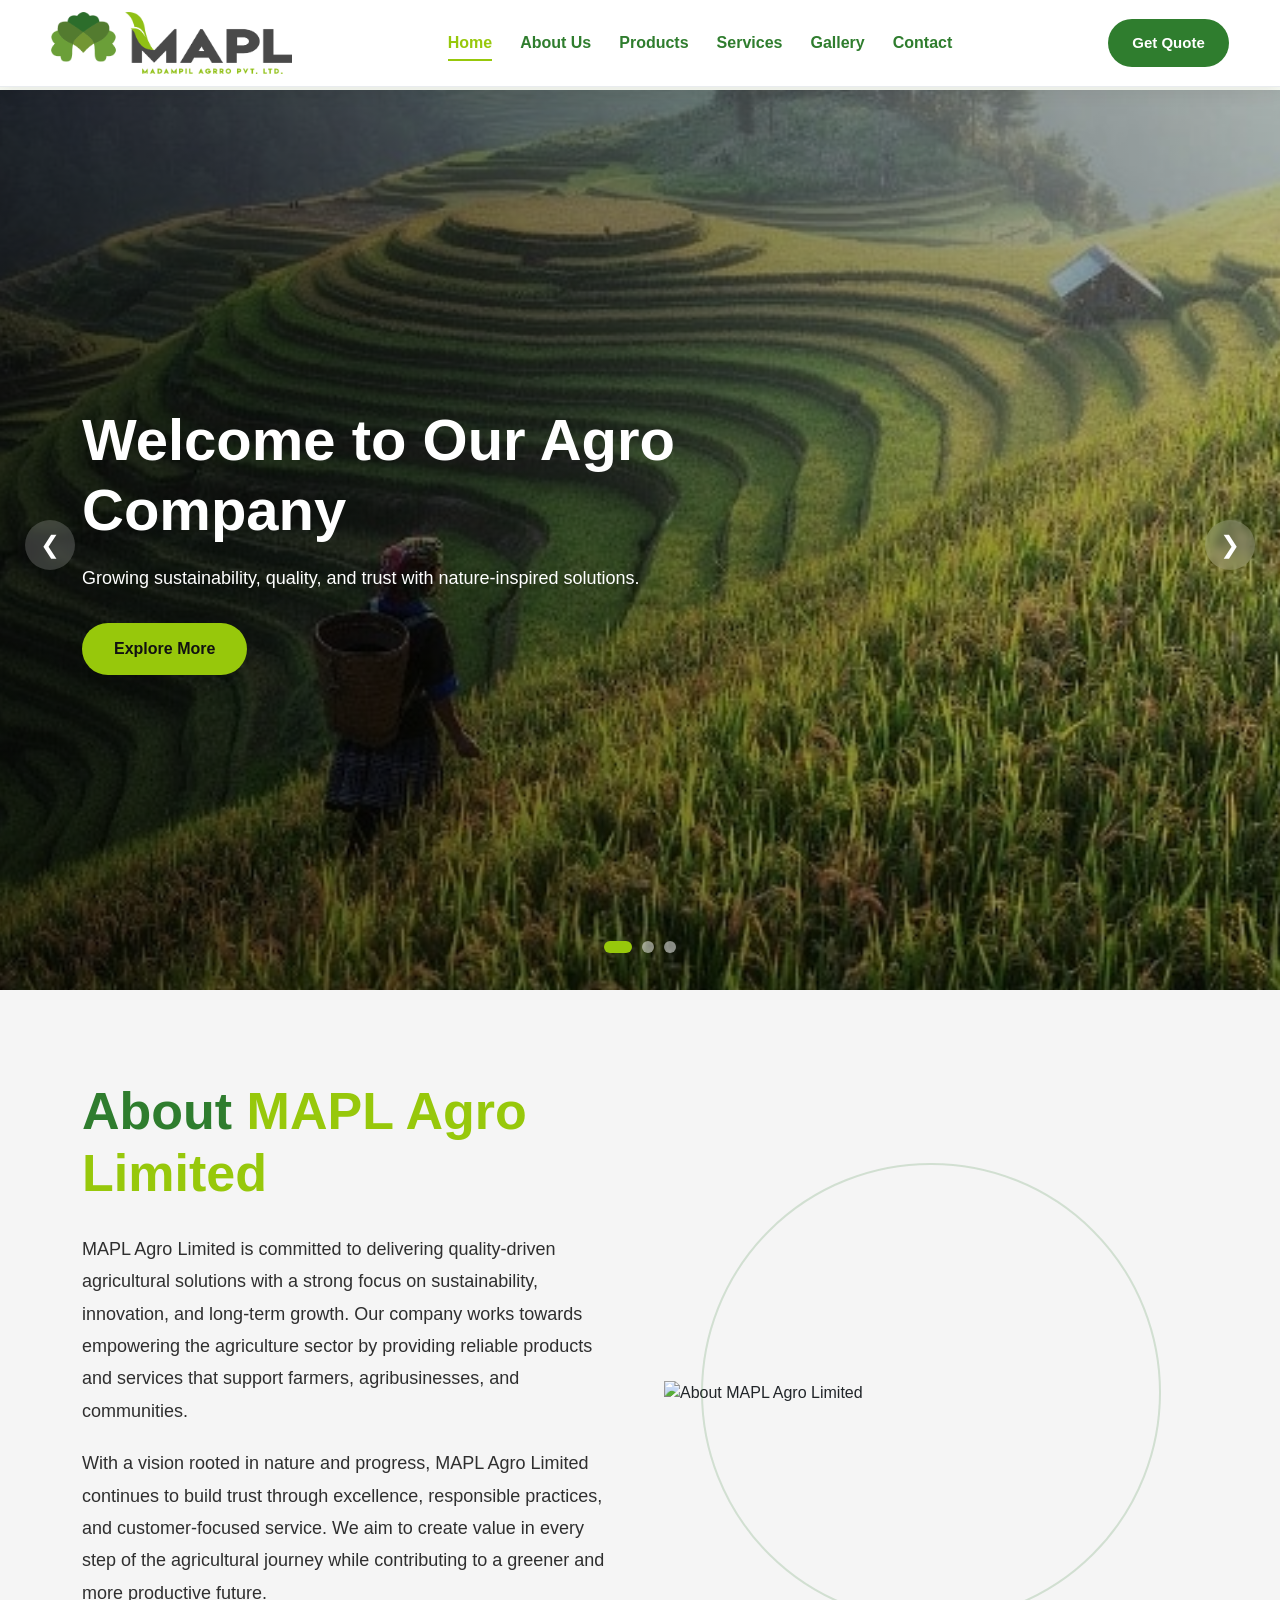
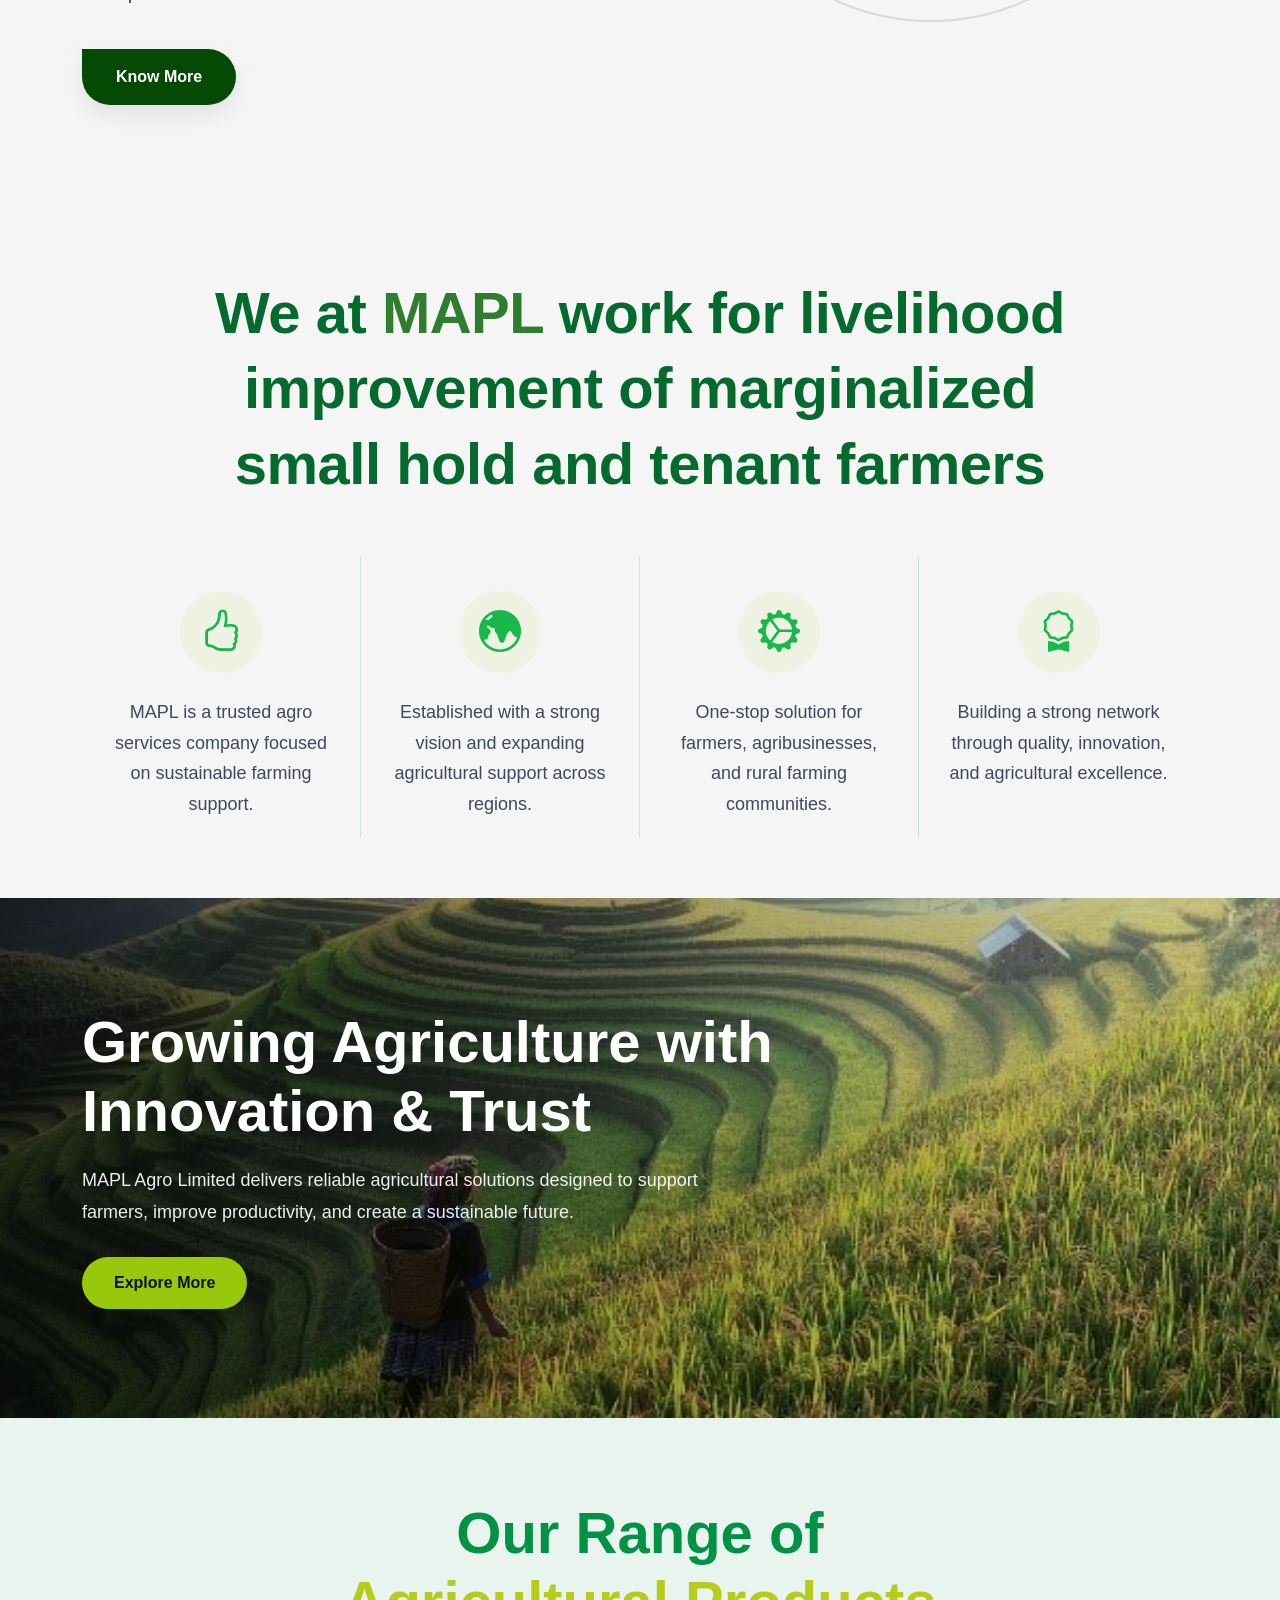
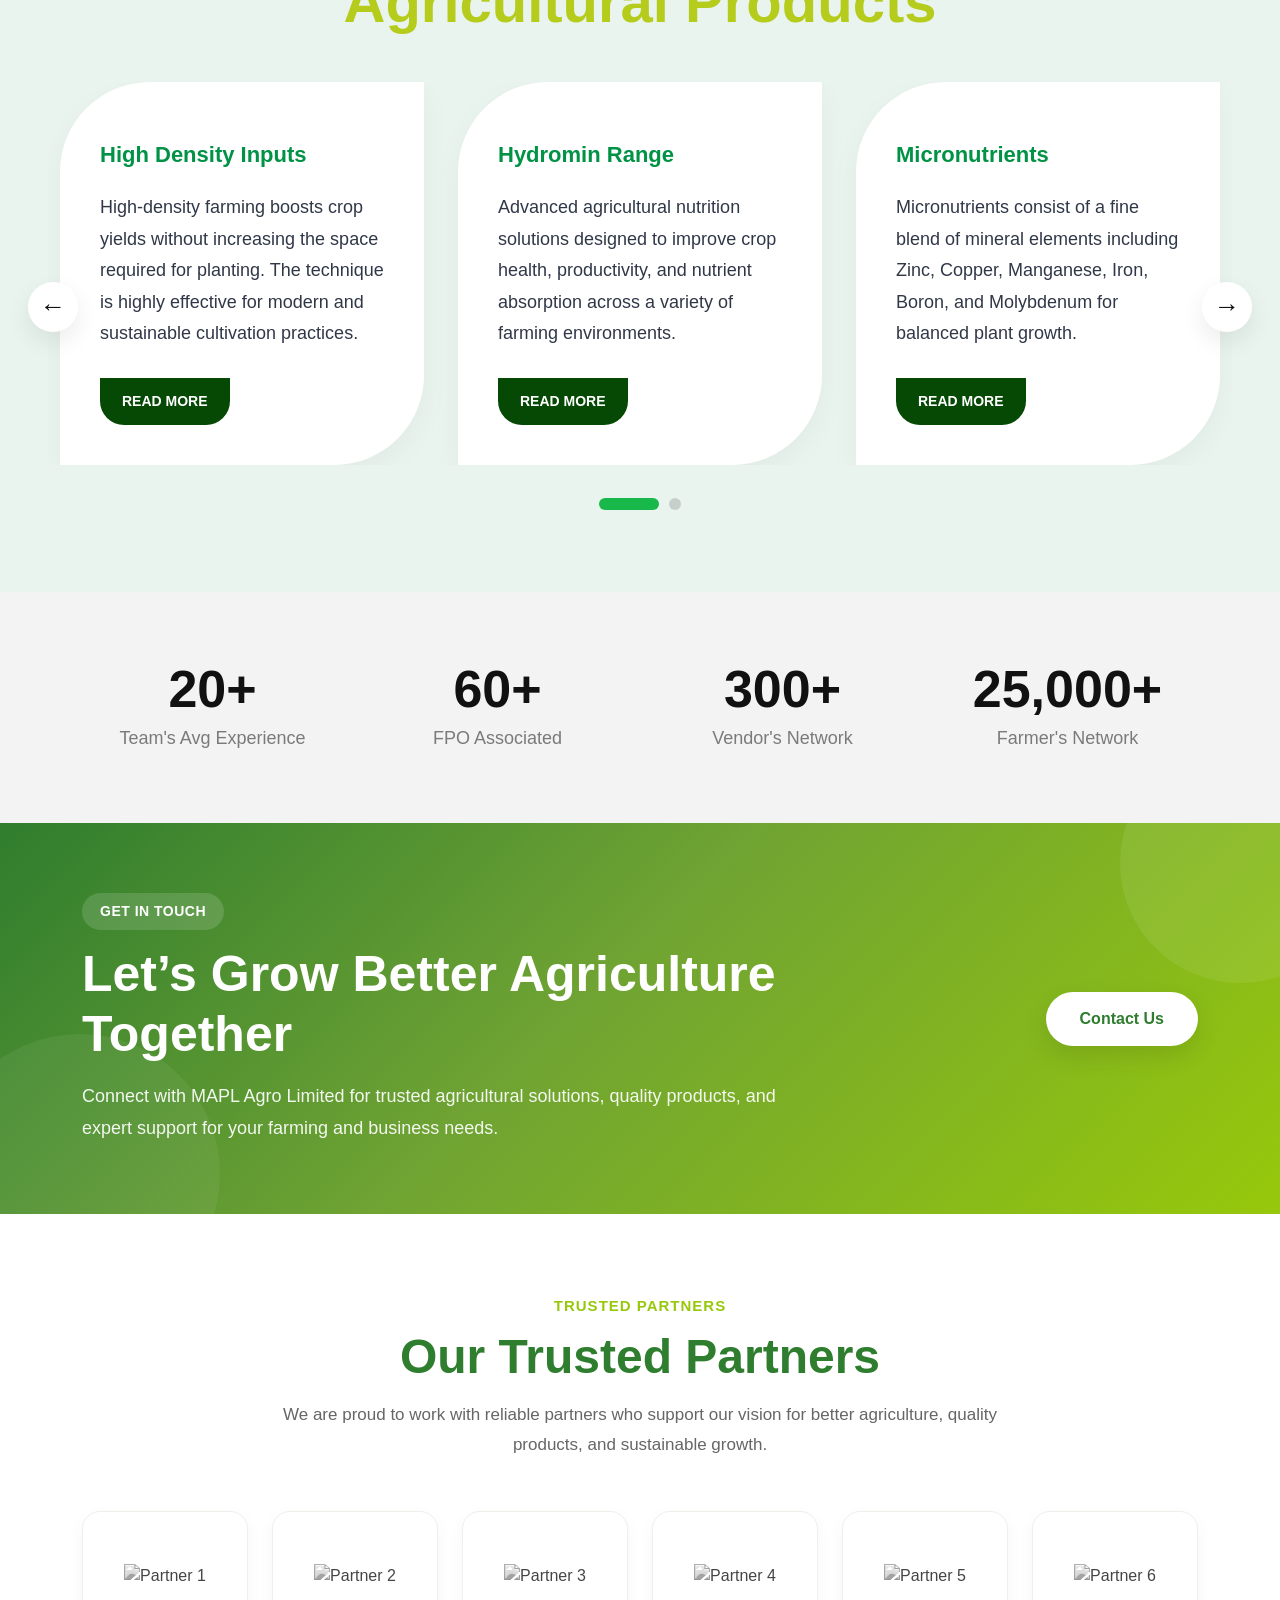
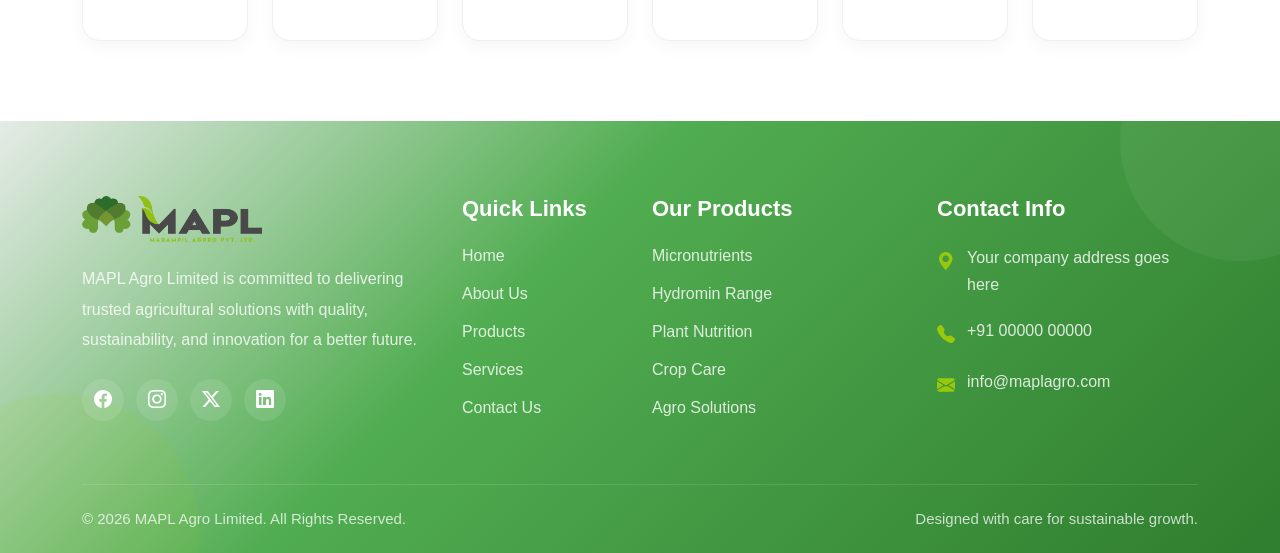
==== index.html @ ea37b523 "updated files" ====
<!DOCTYPE html>
<html lang="en">
<head>
     <title>Madampil Aagro Home</title>
  <meta charset="UTF-8" />
  <meta name="viewport" content="width=device-width, initial-scale=1.0" />

  <!-- ✅ Bootstrap 5 CSS -->
  <link href="https://cdn.jsdelivr.net/npm/bootstrap@5.3.3/dist/css/bootstrap.min.css" rel="stylesheet">

  <!-- Google Fonts - Poppins -->
  <link rel="preconnect" href="https://fonts.googleapis.com">
  <link rel="preconnect" href="https://fonts.gstatic.com" crossorigin>
  <link href="https://fonts.googleapis.com/css2?family=Poppins:wght@300;400;500;600;700&display=swap" rel="stylesheet">

  <!-- Bootstrap Icons -->
  <link rel="stylesheet" href="https://cdn.jsdelivr.net/npm/bootstrap-icons@1.11.3/font/bootstrap-icons.min.css">

  <!-- Owl -->
  <link rel="stylesheet" href="https://cdnjs.cloudflare.com/ajax/libs/OwlCarousel2/2.3.4/assets/owl.carousel.min.css">
  <link rel="stylesheet" href="https://cdnjs.cloudflare.com/ajax/libs/OwlCarousel2/2.3.4/assets/owl.theme.default.min.css">

  <!-- ✅ FIXED Custom CSS path (relative) -->
  <link rel="stylesheet" href="css/home.css">
   <link rel="stylesheet" href="css/nav.css">

 
</head>
<style>
    .agro-banner-bg{
  position: absolute;
  inset: 0;
  background: url("images/bg.jpg") center center/cover no-repeat;
  transform: scale(1);
  animation: bannerZoom 12s ease-in-out infinite alternate;
  z-index: -2;
}
</style>
<body>

  <!-- Fixed Navbar -->
  <header class="agro-navbar">
    <div class="nav-container">
      
      <!-- Logo -->
      <a href="#" class="nav-logo">
        <img src="images/logo.png" alt="Agro Company Logo">
      </a>

      <!-- Menu -->
      <nav class="nav-menu" id="navMenu">
        <a href="#" class="active">Home</a>
        <a href="#">About Us</a>
        <a href="#">Products</a>
        <a href="#">Services</a>
        <a href="#">Gallery</a>
        <a href="#">Contact</a>
      </nav>

      <!-- Right Button -->
      <div class="nav-right">
        <a href="#" class="nav-btn">Get Quote</a>
        <button class="menu-toggle" id="menuToggle">
          <i class="bi bi-list"></i>
        </button>
      </div>

    </div>
  </header>

  <!-- Demo content -->
  <!-- HERO SECTION -->
<section class="hero-slider-section">
  <div class="owl-carousel owl-theme hero-slider">

    <!-- Slide 1 -->
    <div class="hero-slide" style="background-image: url('images/bg.jpg');">
      <div class="hero-overlay"></div>
      <div class="container">
        <div class="hero-content">
          <h1>Welcome to Our Agro Company</h1>
          <p>Growing sustainability, quality, and trust with nature-inspired solutions.</p>
          <a href="#" class="hero-btn">Explore More</a>
        </div>
      </div>
    </div>

    <!-- Slide 2 -->
    <div class="hero-slide" style="background-image: url('images/agro-banner2.jpg');">
      <div class="hero-overlay"></div>
      <div class="container">
        <div class="hero-content">
          <h1>Fresh Agriculture, Better Future</h1>
          <p>We deliver innovative agricultural solutions for a greener and stronger tomorrow.</p>
          <a href="#" class="hero-btn">View Services</a>
        </div>
      </div>
    </div>

    <!-- Slide 3 -->
    <div class="hero-slide" style="background-image: url('images/agro-banner3.jpg');">
      <div class="hero-overlay"></div>
      <div class="container">
        <div class="hero-content">
          <h1>Rooted in Nature, Driven by Quality</h1>
          <p>Empowering farmers, businesses, and communities with trusted agro services.</p>
          <a href="#" class="hero-btn">Contact Us</a>
        </div>
      </div>
    </div>

  </div>
</section>



<section class="agro-about-section">
  <div class="container">
    <div class="row align-items-center g-5">

      <!-- Left Content -->
      <div class="col-lg-6">
        <div class="agro-about-content">
          <h2 class="agro-about-title">
            <span>About</span> MAPL Agro Limited
          </h2>

          <p>
            MAPL Agro Limited is committed to delivering quality-driven agricultural solutions
            with a strong focus on sustainability, innovation, and long-term growth. Our company
            works towards empowering the agriculture sector by providing reliable products and
            services that support farmers, agribusinesses, and communities.
          </p>

          <p>
            With a vision rooted in nature and progress, MAPL Agro Limited continues to build
            trust through excellence, responsible practices, and customer-focused service. We aim
            to create value in every step of the agricultural journey while contributing to a
            greener and more productive future.
          </p>

          <a href="#" class="agro-about-btn">Know More</a>
        </div>
      </div>

      <!-- Right Image -->
      <div class="col-lg-6">
        <div class="agro-about-image-wrap">
          <div class="agro-about-circle">
            <img src="images/about-agro.png" alt="About MAPL Agro Limited" class="agro-about-image">
          </div>
        </div>
      </div>

    </div>
  </div>
</section>


<section class="agro-feature-section">
  <div class="container">
    
    <div class="agro-feature-heading">
      <h2>
        We at <span>MAPL</span> work for livelihood improvement of marginalized
        <br>
        small hold and tenant farmers
      </h2>
    </div>

    <div class="row g-0 agro-feature-row">

      <!-- Item 1 -->
      <div class="col-lg-3 col-md-6">
        <div class="agro-feature-card">
          <div class="agro-feature-icon">
            <i class="bi bi-hand-thumbs-up"></i>
          </div>
          <p>
            MAPL is a trusted agro services company focused on sustainable farming support.
          </p>
        </div>
      </div>

      <!-- Item 2 -->
      <div class="col-lg-3 col-md-6">
        <div class="agro-feature-card">
          <div class="agro-feature-icon">
            <i class="bi bi-globe-central-south-asia"></i>
          </div>
          <p>
            Established with a strong vision and expanding agricultural support across regions.
          </p>
        </div>
      </div>

      <!-- Item 3 -->
      <div class="col-lg-3 col-md-6">
        <div class="agro-feature-card">
          <div class="agro-feature-icon">
            <i class="bi bi-gear-wide-connected"></i>
          </div>
          <p>
            One-stop solution for farmers, agribusinesses, and rural farming communities.
          </p>
        </div>
      </div>

      <!-- Item 4 -->
      <div class="col-lg-3 col-md-6">
        <div class="agro-feature-card">
          <div class="agro-feature-icon">
            <i class="bi bi-award"></i>
          </div>
          <p>
            Building a strong network through quality, innovation, and agricultural excellence.
          </p>
        </div>
      </div>

    </div>
  </div>
</section>

<section class="agro-banner-section">
  <div class="agro-banner-bg"></div>
  <div class="agro-banner-overlay"></div>

  <div class="container">
    <div class="agro-banner-content">
      <h2>Growing Agriculture with Innovation & Trust</h2>
      <p>
        MAPL Agro Limited delivers reliable agricultural solutions designed to
        support farmers, improve productivity, and create a sustainable future.
      </p>
      <a href="#" class="agro-banner-btn">Explore More</a>
    </div>
  </div>
</section>



<section class="agro-products-section">
  <div class="container-fluid px-lg-5">

    <!-- Heading -->
    <div class="agro-products-heading text-center">
      <h2>
        <span>Our Range of</span><br>
        Agricultural Products
      </h2>
    </div>

    <!-- Slider Wrap -->
    <div class="agro-products-slider-wrap">
      <div class="owl-carousel owl-theme agro-products-slider">

        <!-- Card 1 -->
        <div class="item">
          <div class="agro-product-card">
            <h3>High Density Inputs</h3>
            <p>
              High-density farming boosts crop yields without increasing the space
              required for planting. The technique is highly effective for modern
              and sustainable cultivation practices.
            </p>
            <a href="#" class="agro-product-btn">Read More</a>
          </div>
        </div>

        <!-- Card 2 -->
        <div class="item">
          <div class="agro-product-card">
            <h3>Hydromin Range</h3>
            <p>
              Advanced agricultural nutrition solutions designed to improve crop
              health, productivity, and nutrient absorption across a variety of
              farming environments.
            </p>
            <a href="#" class="agro-product-btn">Read More</a>
          </div>
        </div>

        <!-- Card 3 -->
        <div class="item">
          <div class="agro-product-card">
            <h3>Micronutrients</h3>
            <p>
              Micronutrients consist of a fine blend of mineral elements including
              Zinc, Copper, Manganese, Iron, Boron, and Molybdenum for balanced plant growth.
            </p>
            <a href="#" class="agro-product-btn">Read More</a>
          </div>
        </div>

        <!-- Card 4 -->
        <div class="item">
          <div class="agro-product-card">
            <h3>Plant Nutrition</h3>
            <p>
              Premium plant nutrition products that help improve development,
              enhance resistance, and deliver better harvest quality for farmers.
            </p>
            <a href="#" class="agro-product-btn">Read More</a>
          </div>
        </div>

        <!-- Card 5 -->
        <div class="item">
          <div class="agro-product-card">
            <h3>Crop Care Solutions</h3>
            <p>
              Effective crop care solutions developed to support healthier growth,
              stronger roots, and improved agricultural output in all seasons.
            </p>
            <a href="#" class="agro-product-btn">Read More</a>
          </div>
        </div>

      </div>
    </div>

  </div>
</section>



<section class="agro-stats-section">
  <div class="container">
    <div class="row g-4 justify-content-center">

      <div class="col-6 col-md-4 col-lg">
        <div class="agro-stat-card">
          <h3>20<span>+</span></h3>
          <p>Team's Avg Experience</p>
        </div>
      </div>

      <div class="col-6 col-md-4 col-lg">
        <div class="agro-stat-card">
          <h3>60<span>+</span></h3>
          <p>FPO Associated</p>
        </div>
      </div>

      <div class="col-6 col-md-4 col-lg">
        <div class="agro-stat-card">
          <h3>300<span>+</span></h3>
          <p>Vendor's Network</p>
        </div>
      </div>

      <div class="col-6 col-md-6 col-lg">
        <div class="agro-stat-card">
          <h3>25,000<span>+</span></h3>
          <p>Farmer's Network</p>
        </div>
      </div>

     

    </div>
  </div>
</section>




<section class="agro-contact-banner">
  <div class="container">
    <div class="row align-items-center gy-4">

      <div class="col-lg-8">
        <div class="agro-contact-content">
          <span class="agro-contact-tag">Get In Touch</span>
          <h2>Let’s Grow Better Agriculture Together</h2>
          <p>
            Connect with MAPL Agro Limited for trusted agricultural solutions,
            quality products, and expert support for your farming and business needs.
          </p>
        </div>
      </div>

      <div class="col-lg-4 text-lg-end">
        <div class="agro-contact-action">
          <a href="#" class="agro-contact-btn">Contact Us</a>
        </div>
      </div>

    </div>
  </div>
</section>



<section class="agro-partners-section">
  <div class="container">
    
    <div class="agro-partners-heading text-center">
      <span class="agro-partners-subtitle">Trusted Partners</span>
      <h2>Our Trusted Partners</h2>
      <p>
        We are proud to work with reliable partners who support our vision for
        better agriculture, quality products, and sustainable growth.
      </p>
    </div>

    <div class="row g-4 justify-content-center align-items-center">

      <div class="col-6 col-md-4 col-lg-2">
        <div class="agro-partner-logo-card">
          <img src="images/partner1.png" alt="Partner 1">
        </div>
      </div>

      <div class="col-6 col-md-4 col-lg-2">
        <div class="agro-partner-logo-card">
          <img src="images/partner2.png" alt="Partner 2">
        </div>
      </div>

      <div class="col-6 col-md-4 col-lg-2">
        <div class="agro-partner-logo-card">
          <img src="images/partner3.png" alt="Partner 3">
        </div>
      </div>

      <div class="col-6 col-md-4 col-lg-2">
        <div class="agro-partner-logo-card">
          <img src="images/partner4.png" alt="Partner 4">
        </div>
      </div>

      <div class="col-6 col-md-4 col-lg-2">
        <div class="agro-partner-logo-card">
          <img src="images/partner5.png" alt="Partner 5">
        </div>
      </div>

      <div class="col-6 col-md-4 col-lg-2">
        <div class="agro-partner-logo-card">
          <img src="images/partner6.png" alt="Partner 6">
        </div>
      </div>

    </div>
  </div>
</section>


<footer class="agro-footer">
  <div class="container">
    <div class="row gy-5">

      <!-- Column 1 -->
      <div class="col-lg-4 col-md-6">
        <div class="agro-footer-about">
          <a href="#" class="agro-footer-logo">
            <img src="images/logo.png" alt="MAPL Agro Limited">
          </a>
          <p>
            MAPL Agro Limited is committed to delivering trusted agricultural
            solutions with quality, sustainability, and innovation for a better future.
          </p>

          <div class="agro-footer-social">
            <a href="#"><i class="bi bi-facebook"></i></a>
            <a href="#"><i class="bi bi-instagram"></i></a>
            <a href="#"><i class="bi bi-twitter-x"></i></a>
            <a href="#"><i class="bi bi-linkedin"></i></a>
          </div>
        </div>
      </div>

      <!-- Column 2 -->
      <div class="col-lg-2 col-md-6 col-6">
        <div class="agro-footer-links">
          <h4>Quick Links</h4>
          <ul>
            <li><a href="#">Home</a></li>
            <li><a href="#">About Us</a></li>
            <li><a href="#">Products</a></li>
            <li><a href="#">Services</a></li>
            <li><a href="#">Contact Us</a></li>
          </ul>
        </div>
      </div>

      <!-- Column 3 -->
      <div class="col-lg-3 col-md-6 col-6">
        <div class="agro-footer-links">
          <h4>Our Products</h4>
          <ul>
            <li><a href="#">Micronutrients</a></li>
            <li><a href="#">Hydromin Range</a></li>
            <li><a href="#">Plant Nutrition</a></li>
            <li><a href="#">Crop Care</a></li>
            <li><a href="#">Agro Solutions</a></li>
          </ul>
        </div>
      </div>

      <!-- Column 4 -->
      <div class="col-lg-3 col-md-6">
        <div class="agro-footer-contact">
          <h4>Contact Info</h4>
          <ul>
            <li>
              <i class="bi bi-geo-alt-fill"></i>
              <span>Your company address goes here</span>
            </li>
            <li>
              <i class="bi bi-telephone-fill"></i>
              <a href="tel:+910000000000">+91 00000 00000</a>
            </li>
            <li>
              <i class="bi bi-envelope-fill"></i>
              <a href="mailto:info@maplagro.com">info@maplagro.com</a>
            </li>
          </ul>
        </div>
      </div>

    </div>

    <div class="agro-footer-bottom">
      <div class="row align-items-center gy-2">
        <div class="col-md-6">
          <p class="mb-0">© 2026 MAPL Agro Limited. All Rights Reserved.</p>
        </div>
        <div class="col-md-6 text-md-end">
          <p class="mb-0">
            Designed with care for sustainable growth.
          </p>
        </div>
      </div>
    </div>
  </div>
</footer>

<script src="https://code.jquery.com/jquery-3.6.0.min.js"></script>
<script src="https://cdnjs.cloudflare.com/ajax/libs/OwlCarousel2/2.3.4/owl.carousel.min.js"></script>
  <script>
    const menuToggle = document.getElementById("menuToggle");
    const navMenu = document.getElementById("navMenu");

    menuToggle.addEventListener("click", () => {
      navMenu.classList.toggle("show");
    });





    
  $('.hero-slider').owlCarousel({
    loop: true,
    margin: 0,
    nav: true,
    dots: true,
    items: 1,
    autoplay: true,
    autoplayTimeout: 5000,
    autoplayHoverPause: false,
    smartSpeed: 1000,
    navText: [
      '<span>&#10094;</span>',
      '<span>&#10095;</span>'
    ]
  });







  $('.agro-products-slider').owlCarousel({
    loop: true,
    margin: 10,
    nav: true,
    dots: true,
    autoplay: true,
    autoplayTimeout: 4000,
    smartSpeed: 900,
    navText: [
      '<span>&larr;</span>',
      '<span>&rarr;</span>'
    ],
    responsive: {
      0: {
        items: 1
      },
      576: {
        items: 2
      },
      992: {
        items: 3
      }
    }
  });
</script>

</body>
</html>
---- css/home.css ----
html{
  scroll-behavior: smooth;
}

body{
  overflow-x: hidden;
}

img{
  max-width: 100%;
  height: auto;
  display: block;
}

section{
  position: relative;
}

.container,
.container-fluid{
  position: relative;
  z-index: 2;
}




.hero-slider-section{
  margin-top: 90px;
}

.hero-slider .hero-slide{
  position: relative;
  min-height: 100vh;
  background-size: cover;
  background-position: center;
  background-repeat: no-repeat;
  display: flex;
  align-items: center;
  overflow: hidden;
}

.hero-slider .hero-slide::before{
  content: "";
  position: absolute;
  inset: 0;
  background: inherit;
  background-size: cover;
  background-position: center;
  transform: scale(1);
  transition: transform 6s ease;
}

.hero-slider .owl-item.active .hero-slide::before{
  transform: scale(1.06);
}

.hero-overlay{
  position: absolute;
  inset: 0;
  background: linear-gradient(to right, rgba(0,0,0,0.68), rgba(0,0,0,0.30));
  z-index: 1;
}

.hero-content{
  position: relative;
  z-index: 2;
  max-width: 700px;
  color: #fff;
  padding: 40px 0;
  animation: fadeUp 1s ease;
}

.hero-content h1{
  font-size: 58px;
  font-weight: 700;
  line-height: 1.2;
  margin-bottom: 18px;
}

.hero-content p{
  font-size: 18px;
  line-height: 1.8;
  margin-bottom: 28px;
  max-width: 600px;
}

.hero-btn{
  display: inline-block;
  background: #97C80B;
  color: #111;
  text-decoration: none;
  padding: 14px 32px;
  border-radius: 40px;
  font-size: 16px;
  font-weight: 600;
  transition: all 0.3s ease;
  box-shadow: 0 10px 25px rgba(0,0,0,0.12);
}

.hero-btn:hover{
  background: #2F7D2E;
  color: #fff;
  transform: translateY(-4px);
}

.hero-slider .owl-nav{
  margin-top: 0;
}

.hero-slider .owl-nav button.owl-prev,
.hero-slider .owl-nav button.owl-next{
  position: absolute;
  top: 50%;
  transform: translateY(-50%);
  width: 50px;
  height: 50px;
  border-radius: 50% !important;
  background: rgba(255,255,255,0.18) !important;
  color: #fff !important;
  font-size: 24px !important;
  backdrop-filter: blur(4px);
  transition: 0.3s ease;
}

.hero-slider .owl-nav button.owl-prev:hover,
.hero-slider .owl-nav button.owl-next:hover{
  background: #97C80B !important;
  color: #111 !important;
}

.hero-slider .owl-nav button.owl-prev{
  left: 20px;
}

.hero-slider .owl-nav button.owl-next{
  right: 20px;
}

.hero-slider .owl-dots{
  position: absolute;
  bottom: 25px;
  width: 100%;
  text-align: center;
}

.hero-slider .owl-dots .owl-dot span{
  width: 12px;
  height: 12px;
  margin: 5px;
  background: rgba(255,255,255,0.5);
  transition: 0.3s ease;
}

.hero-slider .owl-dots .owl-dot.active span{
  background: #97C80B;
  width: 28px;
  border-radius: 20px;
}

/* Large tablets */
@media (max-width: 1199px){
  .hero-content h1{
    font-size: 50px;
  }
}

/* Tablet */
@media (max-width: 991px){
  .hero-slider-section{
    margin-top: 80px;
  }

  .hero-slider .hero-slide{
    min-height: 80vh;
  }

  .hero-content{
    max-width: 620px;
  }

  .hero-content h1{
    font-size: 40px;
  }

  .hero-content p{
    font-size: 16px;
  }

  .hero-slider .owl-nav button.owl-prev,
  .hero-slider .owl-nav button.owl-next{
    width: 42px;
    height: 42px;
    font-size: 20px !important;
  }
}

/* Mobile */
@media (max-width: 575px){
  .hero-slider-section{
    margin-top: 75px;
  }

  .hero-slider .hero-slide{
    min-height: 75vh;
    background-position: center center;
  }

  .hero-content{
    text-align: center;
    max-width: 100%;
    padding: 20px 12px;
  }

  .hero-content h1{
    font-size: 28px;
    margin-bottom: 14px;
  }

  .hero-content p{
    font-size: 15px;
    margin-bottom: 20px;
    max-width: 100%;
  }

  .hero-btn{
    padding: 12px 24px;
    font-size: 14px;
  }

  .hero-slider .owl-nav button.owl-prev{
    left: 10px;
  }

  .hero-slider .owl-nav button.owl-next{
    right: 10px;
  }
}














.agro-about-section{
  background: #f5f5f5;
  padding: 90px 0;
  overflow: hidden;
}

.agro-about-content{
  max-width: 580px;
}

.agro-about-title{
  font-size: 52px;
  font-weight: 800;
  line-height: 1.2;
  margin-bottom: 28px;
  color: #97C80B;
}

.agro-about-title span{
  color: #2F7D2E;
}

.agro-about-content p{
  font-size: 18px;
  line-height: 1.8;
  color: #2f2f2f;
  margin-bottom: 20px;
}

.agro-about-btn{
  display: inline-block;
  margin-top: 20px;
  background: #064905;
  color: #fff;
  text-decoration: none;
  font-size: 16px;
  font-weight: 700;
  padding: 16px 34px;
  border-radius: 0 30px 30px 30px;
  transition: all 0.3s ease;
  box-shadow: 0 10px 24px rgba(0,0,0,0.08);
}

.agro-about-btn:hover{
  background: #2F7D2E;
  color: #fff;
  transform: translateY(-4px);
}

.agro-about-image-wrap{
  display: flex;
  justify-content: center;
  align-items: center;
  position: relative;
}

.agro-about-circle{
  width: 100%;
  max-width: 560px;
  aspect-ratio: 1 / 1;
  border-radius: 50%;
  display: flex;
  align-items: center;
  justify-content: center;
  position: relative;
  transition: transform 0.4s ease;
}

.agro-about-circle:hover{
  transform: scale(1.03);
}

.agro-about-circle::before{
  content: "";
  position: absolute;
  inset: 7%;
  border: 2px solid rgba(47, 125, 46, 0.18);
  border-radius: 50%;
}

.agro-about-image{
  width: 100%;
  max-width: 560px;
  height: auto;
  object-fit: contain;
  display: block;
}

/* Tablet */
@media (max-width: 991px){
  .agro-about-section{
    padding: 70px 0;
  }

  .agro-about-content{
    max-width: 100%;
    text-align: center;
    margin: 0 auto;
  }

  .agro-about-title{
    font-size: 40px;
    margin-bottom: 22px;
  }

  .agro-about-content p{
    font-size: 17px;
    line-height: 1.7;
  }

  .agro-about-image-wrap{
    margin-top: 20px;
  }

  .agro-about-circle{
    max-width: 460px;
  }
}

/* Mobile */
@media (max-width: 575px){
  .agro-about-section{
    padding: 55px 0;
  }

  .agro-about-title{
    font-size: 30px;
    line-height: 1.3;
  }

  .agro-about-content p{
    font-size: 15px;
    line-height: 1.8;
    margin-bottom: 16px;
  }

  .agro-about-btn{
    font-size: 14px;
    padding: 13px 26px;
  }

  .agro-about-circle{
    max-width: 300px;
  }
}






.agro-feature-section{
  position: relative;
  background: #f5f5f5;
  padding: 80px 0 60px;
  overflow: hidden;
}

.agro-feature-section::before{
  content: "";
  position: absolute;
  left: -50px;
  bottom: 0;
  width: 380px;
  height: 220px;
  background: url('images/agro-bg-shape.png') no-repeat center/contain;
  opacity: 0.05;
  pointer-events: none;
}

.agro-feature-heading{
  text-align: center;
  margin-bottom: 55px;
}

.agro-feature-heading h2{
  font-size: 58px;
  line-height: 1.3;
  font-weight: 800;
  color: #046a2d;
  margin: 0;
  letter-spacing: -0.5px;
}

.agro-feature-heading h2 span{
  color: #2F7D2E;
}

.agro-feature-card{
  text-align: center;
  padding: 35px 28px 18px;
  min-height: 240px;
  border-right: 1px solid rgba(4, 106, 45, 0.15);
  display: flex;
  flex-direction: column;
  align-items: center;
  justify-content: flex-start;
  transition: all 0.3s ease;
}

.agro-feature-card:hover{
  transform: translateY(-6px);
}

.agro-feature-row .col-lg-3:last-child .agro-feature-card{
  border-right: 0;
}

.agro-feature-icon{
  width: 82px;
  height: 82px;
  border-radius: 50%;
  display: flex;
  align-items: center;
  justify-content: center;
  margin-bottom: 24px;
  background: rgba(151, 200, 11, 0.08);
  color: #19b84a;
  font-size: 42px;
  transition: all 0.3s ease;
}

.agro-feature-card:hover .agro-feature-icon{
  transform: translateY(-5px) scale(1.05);
  background: #2F7D2E;
  color: #fff;
  box-shadow: 0 10px 20px rgba(47,125,46,0.18);
}

.agro-feature-card p{
  font-size: 18px;
  line-height: 1.7;
  color: #3f4860;
  margin: 0;
  max-width: 260px;
}

/* Tablet */
@media (max-width: 991px){
  .agro-feature-section{
    padding: 65px 0 45px;
  }

  .agro-feature-heading{
    margin-bottom: 35px;
  }

  .agro-feature-heading h2{
    font-size: 40px;
    line-height: 1.4;
  }

  .agro-feature-card{
    min-height: 220px;
    border-right: 1px solid rgba(4, 106, 45, 0.12);
    border-bottom: 1px solid rgba(4, 106, 45, 0.12);
    padding: 30px 20px;
  }

  .agro-feature-row .col-md-6:nth-child(2) .agro-feature-card,
  .agro-feature-row .col-md-6:nth-child(4) .agro-feature-card{
    border-right: 0;
  }

  .agro-feature-row .col-md-6:nth-child(3) .agro-feature-card,
  .agro-feature-row .col-md-6:nth-child(4) .agro-feature-card{
    border-bottom: 0;
  }

  .agro-feature-card p{
    font-size: 17px;
  }
}

/* Mobile */
@media (max-width: 575px){
  .agro-feature-section{
    padding: 50px 0 30px;
  }

  .agro-feature-heading{
    margin-bottom: 25px;
  }

  .agro-feature-heading h2{
    font-size: 28px;
    line-height: 1.5;
  }

  .agro-feature-heading h2 br{
    display: none;
  }

  .agro-feature-card{
    min-height: auto;
    padding: 25px 16px;
    border-right: 0;
    border-bottom: 1px solid rgba(4, 106, 45, 0.10);
  }

  .agro-feature-row .col-md-6:last-child .agro-feature-card{
    border-bottom: 0;
  }

  .agro-feature-icon{
    width: 70px;
    height: 70px;
    font-size: 34px;
    margin-bottom: 18px;
  }

  .agro-feature-card p{
    font-size: 15px;
    line-height: 1.7;
    max-width: 100%;
  }
}












.agro-banner-section{
  position: relative;
  min-height: 520px;
  display: flex;
  align-items: center;
  overflow: hidden;
  isolation: isolate;
}

.agro-banner-bg{
  position: absolute;
  inset: 0;
  background: url("images/bg.jpg") center center/cover no-repeat;
  transform: scale(1);
  animation: bannerZoom 12s ease-in-out infinite alternate;
  z-index: -2;
}

.agro-banner-overlay{
  position: absolute;
  inset: 0;
  background: linear-gradient(90deg, rgba(0, 0, 0, 0.62) 0%, rgba(0, 0, 0, 0.35) 45%, rgba(0, 0, 0, 0.18) 100%);
  z-index: -1;
}

.agro-banner-content{
  max-width: 700px;
  padding: 80px 0;
  color: #fff;
  animation: fadeUp 1s ease;
}

.agro-banner-content h2{
  font-size: 58px;
  line-height: 1.2;
  font-weight: 800;
  margin-bottom: 18px;
}

.agro-banner-content p{
  font-size: 18px;
  line-height: 1.8;
  max-width: 620px;
  margin-bottom: 28px;
  color: rgba(255,255,255,0.92);
}

.agro-banner-btn{
  display: inline-block;
  text-decoration: none;
  background: #97C80B;
  color: #111;
  font-size: 16px;
  font-weight: 700;
  padding: 14px 32px;
  border-radius: 40px;
  transition: all 0.35s ease;
  box-shadow: 0 10px 24px rgba(0,0,0,0.12);
}

.agro-banner-btn:hover{
  background: #2F7D2E;
  color: #fff;
  transform: translateY(-3px);
}

@keyframes bannerZoom{
  0%{ transform: scale(1); }
  100%{ transform: scale(1.12); }
}

/* Tablet */
@media (max-width: 991px){
  .agro-banner-section{
    min-height: 440px;
  }

  .agro-banner-content{
    max-width: 100%;
    padding: 70px 0;
  }

  .agro-banner-content h2{
    font-size: 42px;
  }

  .agro-banner-content p{
    font-size: 16px;
    max-width: 100%;
  }
}

/* Mobile */
@media (max-width: 575px){
  .agro-banner-section{
    min-height: 360px;
    text-align: center;
  }

  .agro-banner-overlay{
    background: linear-gradient(180deg, rgba(0,0,0,0.60) 0%, rgba(0,0,0,0.45) 100%);
  }

  .agro-banner-content{
    padding: 60px 10px;
  }

  .agro-banner-content h2{
    font-size: 28px;
    line-height: 1.35;
    margin-bottom: 14px;
  }

  .agro-banner-content p{
    font-size: 15px;
    line-height: 1.7;
    margin-bottom: 22px;
  }

  .agro-banner-btn{
    font-size: 14px;
    padding: 12px 24px;
  }
}







.agro-products-section{
  position: relative;
  background: #eaf4ee;
  padding: 80px 0 70px;
  overflow: hidden;
}

.agro-products-section::after{
  content: "";
  position: absolute;
  left: 0;
  bottom: 0;
  width: 100%;
  height: 90px;
  background: url("images/farm-line-art.png") repeat-x bottom center;
  background-size: contain;
  opacity: 0.18;
  pointer-events: none;
}

.agro-products-heading{
  margin-bottom: 45px;
}

.agro-products-heading h2{
  font-size: 58px;
  line-height: 1.2;
  font-weight: 800;
  margin: 0;
  color: #b5cc1c;
}

.agro-products-heading h2 span{
  color: #009245;
}

.agro-products-slider .item{
  padding: 0 12px;
}

.agro-product-card{
  background: #fff;
  min-height: 380px;
  padding: 60px 40px 40px;
  border-radius: 90px 0 90px 0;
  box-shadow: 0 10px 30px rgba(0,0,0,0.04);
  transition: all 0.35s ease;
  display: flex;
  flex-direction: column;
  justify-content: flex-start;
}

.agro-product-card:hover{
  transform: translateY(-8px);
  box-shadow: 0 16px 40px rgba(0,0,0,0.08);
}

.agro-product-card h3{
  font-size: 22px;
  font-weight: 800;
  color: #009245;
  margin-bottom: 24px;
  transition: 0.3s ease;
}

.agro-product-card:hover h3{
  color: #064905;
}

.agro-product-card p{
  font-size: 18px;
  line-height: 1.75;
  color: #303848;
  margin-bottom: 28px;
}

.agro-product-btn{
  display: inline-block;
  align-self: flex-start;
  text-decoration: none;
  background: #064905;
  color: #fff;
  font-size: 14px;
  font-weight: 700;
  padding: 13px 22px;
  border-radius: 0 0 24px 24px;
  transition: all 0.3s ease;
  text-transform: uppercase;
}

.agro-product-btn:hover{
  background: #2F7D2E;
  color: #fff;
  transform: translateY(-2px);
}

.agro-products-slider .owl-nav{
  margin-top: 0;
}

.agro-products-slider .owl-nav button.owl-prev,
.agro-products-slider .owl-nav button.owl-next{
  position: absolute;
  top: 50%;
  transform: translateY(-50%);
  width: 50px;
  height: 50px;
  border-radius: 50% !important;
  background: #ffffff !important;
  color: #111 !important;
  box-shadow: 0 10px 25px rgba(0,0,0,0.08);
  font-size: 26px !important;
  transition: all 0.3s ease;
}

.agro-products-slider .owl-nav button.owl-prev:hover,
.agro-products-slider .owl-nav button.owl-next:hover{
  background: #97C80B !important;
  color: #111 !important;
}

.agro-products-slider .owl-nav button.owl-prev{
  left: -25px;
}

.agro-products-slider .owl-nav button.owl-next{
  right: -25px;
}

.agro-products-slider .owl-dots{
  margin-top: 28px;
  text-align: center;
}

.agro-products-slider .owl-dots .owl-dot span{
  width: 12px;
  height: 12px;
  margin: 5px;
  background: rgba(0,0,0,0.15);
  transition: all 0.3s ease;
}

.agro-products-slider .owl-dots .owl-dot.active span{
  width: 60px;
  border-radius: 20px;
  background: #19b84a;
}

/* Tablet */
@media (max-width: 991px){
  .agro-products-section{
    padding: 65px 0 55px;
  }

  .agro-products-heading h2{
    font-size: 40px;
  }

  .agro-product-card{
    min-height: 340px;
    padding: 45px 28px 32px;
    border-radius: 70px 0 70px 0;
  }

  .agro-product-card h3{
    font-size: 20px;
    margin-bottom: 18px;
  }

  .agro-product-card p{
    font-size: 16px;
    line-height: 1.7;
  }

  .agro-products-slider .owl-nav button.owl-prev{
    left: -10px;
  }

  .agro-products-slider .owl-nav button.owl-next{
    right: -10px;
  }
}

/* Mobile */
@media (max-width: 575px){
  .agro-products-section{
    padding: 50px 0 45px;
  }

  .agro-products-heading{
    margin-bottom: 28px;
  }

  .agro-products-heading h2{
    font-size: 28px;
    line-height: 1.4;
  }

  .agro-product-card{
    min-height: auto;
    padding: 35px 22px 28px;
    border-radius: 50px 0 50px 0;
  }

  .agro-product-card h3{
    font-size: 18px;
  }

  .agro-product-card p{
    font-size: 15px;
    line-height: 1.7;
    margin-bottom: 20px;
  }

  .agro-product-btn{
    font-size: 13px;
    padding: 11px 18px;
  }

  .agro-products-slider .owl-nav button.owl-prev,
  .agro-products-slider .owl-nav button.owl-next{
    width: 42px;
    height: 42px;
    font-size: 22px !important;
  }

  .agro-products-slider .owl-nav button.owl-prev{
    left: 0;
  }

  .agro-products-slider .owl-nav button.owl-next{
    right: 0;
  }

  .agro-products-slider .owl-dots .owl-dot.active span{
    width: 34px;
  }
}




.agro-stats-section{
  background: #f3f3f3;
  padding: 55px 0;
}

.agro-stat-card{
  text-align: center;
  padding: 16px 12px;
  transition: all 0.3s ease;
  border-radius: 16px;
}

.agro-stat-card:hover{
  background: #fff;
  box-shadow: 0 10px 24px rgba(0,0,0,0.05);
  transform: translateY(-5px);
}

.agro-stat-card h3{
  margin: 0 0 10px;
  font-size: 52px;
  line-height: 1;
  font-weight: 800;
  color: #111111;
}

.agro-stat-card p{
  margin: 0;
  font-size: 18px;
  line-height: 1.5;
  color: #7a7a7a;
  font-weight: 500;
}

@media (max-width: 991px){
  .agro-stats-section{
    padding: 45px 0;
  }

  .agro-stat-card h3{
    font-size: 40px;
  }

  .agro-stat-card p{
    font-size: 16px;
  }
}

@media (max-width: 575px){
  .agro-stats-section{
    padding: 35px 0;
  }

  .agro-stat-card{
    padding: 10px 6px;
  }

  .agro-stat-card h3{
    font-size: 30px;
    margin-bottom: 8px;
  }

  .agro-stat-card p{
    font-size: 14px;
    line-height: 1.4;
  }
}











.agro-contact-banner{
  position: relative;
  padding: 70px 0;
  background: linear-gradient(135deg, #2F7D2E 0%, #6FA333 45%, #97C80B 100%);
  overflow: hidden;
}

.agro-contact-banner::before{
  content: "";
  position: absolute;
  top: -80px;
  right: -80px;
  width: 240px;
  height: 240px;
  background: rgba(255,255,255,0.08);
  border-radius: 50%;
}

.agro-contact-banner::after{
  content: "";
  position: absolute;
  bottom: -100px;
  left: -60px;
  width: 280px;
  height: 280px;
  background: rgba(255,255,255,0.06);
  border-radius: 50%;
}

.agro-contact-content,
.agro-contact-action{
  position: relative;
  z-index: 2;
}

.agro-contact-tag{
  display: inline-block;
  margin-bottom: 14px;
  padding: 8px 18px;
  border-radius: 30px;
  background: rgba(255,255,255,0.14);
  color: #ffffff;
  font-size: 14px;
  font-weight: 700;
  letter-spacing: 0.5px;
  text-transform: uppercase;
}

.agro-contact-content h2{
  font-size: 50px;
  line-height: 1.2;
  font-weight: 800;
  color: #ffffff;
  margin-bottom: 16px;
}

.agro-contact-content p{
  margin: 0;
  max-width: 720px;
  font-size: 18px;
  line-height: 1.8;
  color: rgba(255,255,255,0.92);
}

.agro-contact-btn{
  display: inline-block;
  text-decoration: none;
  background: #ffffff;
  color: #2F7D2E;
  font-size: 16px;
  font-weight: 700;
  padding: 15px 34px;
  border-radius: 40px;
  transition: all 0.35s ease;
  box-shadow: 0 10px 24px rgba(0,0,0,0.10);
}

.agro-contact-btn:hover{
  background: #111111;
  color: #ffffff;
  transform: translateY(-3px) scale(1.02);
}

@media (max-width: 991px){
  .agro-contact-banner{
    padding: 55px 0;
    text-align: center;
  }

  .agro-contact-content h2{
    font-size: 38px;
  }

  .agro-contact-content p{
    font-size: 16px;
    max-width: 100%;
  }

  .agro-contact-action{
    text-align: center !important;
  }
}

@media (max-width: 575px){
  .agro-contact-banner{
    padding: 45px 0;
  }

  .agro-contact-tag{
    font-size: 12px;
    padding: 7px 14px;
  }

  .agro-contact-content h2{
    font-size: 28px;
    line-height: 1.35;
    margin-bottom: 12px;
  }

  .agro-contact-content p{
    font-size: 15px;
    line-height: 1.7;
  }

  .agro-contact-btn{
    font-size: 14px;
    padding: 12px 26px;
  }
}













.agro-partners-section{
  background: #ffffff;
  padding: 80px 0;
}

.agro-partners-heading{
  max-width: 760px;
  margin: 0 auto 50px;
}

.agro-partners-subtitle{
  display: inline-block;
  margin-bottom: 10px;
  color: #97C80B;
  font-size: 15px;
  font-weight: 700;
  text-transform: uppercase;
  letter-spacing: 1px;
}

.agro-partners-heading h2{
  font-size: 48px;
  line-height: 1.2;
  font-weight: 800;
  color: #2F7D2E;
  margin-bottom: 14px;
}

.agro-partners-heading p{
  margin: 0;
  font-size: 17px;
  line-height: 1.8;
  color: #666;
}

.agro-partner-logo-card{
  background: #fff;
  border: 1px solid #edf1ea;
  border-radius: 18px;
  padding: 28px 20px;
  min-height: 130px;
  display: flex;
  align-items: center;
  justify-content: center;
  transition: all 0.35s ease;
  box-shadow: 0 6px 18px rgba(0,0,0,0.04);
}

.agro-partner-logo-card:hover{
  transform: translateY(-6px) scale(1.02);
  box-shadow: 0 14px 28px rgba(0,0,0,0.08);
  border-color: rgba(47,125,46,0.18);
}

.agro-partner-logo-card img{
  max-width: 100%;
  max-height: 60px;
  width: auto;
  height: auto;
  object-fit: contain;
  filter: grayscale(100%);
  opacity: 0.85;
  transition: all 0.35s ease;
}

.agro-partner-logo-card:hover img{
  filter: grayscale(0%);
  opacity: 1;
  transform: scale(1.06);
}

@media (max-width: 991px){
  .agro-partners-section{
    padding: 65px 0;
  }

  .agro-partners-heading{
    margin-bottom: 38px;
  }

  .agro-partners-heading h2{
    font-size: 38px;
  }

  .agro-partners-heading p{
    font-size: 16px;
  }

  .agro-partner-logo-card{
    min-height: 115px;
    padding: 24px 18px;
  }

  .agro-partner-logo-card img{
    max-height: 52px;
  }
}

@media (max-width: 575px){
  .agro-partners-section{
    padding: 50px 0;
  }

  .agro-partners-heading{
    margin-bottom: 28px;
  }

  .agro-partners-subtitle{
    font-size: 13px;
  }

  .agro-partners-heading h2{
    font-size: 28px;
  }

  .agro-partners-heading p{
    font-size: 15px;
    line-height: 1.7;
  }

  .agro-partner-logo-card{
    min-height: 95px;
    padding: 18px 14px;
    border-radius: 14px;
  }

  .agro-partner-logo-card img{
    max-height: 42px;
  }
}
---- css/nav.css ----
*{
  margin: 0;
  padding: 0;
  box-sizing: border-box;
}

body{
  font-family: Arial, sans-serif;
  background: #f8fbf4;
}

/* Navbar */
.agro-navbar{
  position: fixed;
  top: 0;
  left: 0;
  width: 100%;
  z-index: 999;
  background: #ffffff;
  box-shadow: 0 4px 18px rgba(0,0,0,0.08);
  border-bottom: 1px solid #e9ecef;
}

.nav-container{
  width: 92%;
  max-width: 1350px;
  margin: auto;
  display: flex;
  align-items: center;
  justify-content: space-between;
  padding: 12px 0;
}

/* Logo */
.nav-logo img{
  height: 62px;
  width: auto;
  display: block;
}

/* Menu */
.nav-menu{
  display: flex;
  align-items: center;
  gap: 28px;
}

.nav-menu a{
  text-decoration: none;
  color: #2F7D2E;
  font-size: 16px;
  font-weight: 600;
  position: relative;
  transition: 0.3s ease;
}

.nav-menu a::after{
  content: "";
  position: absolute;
  left: 0;
  bottom: -6px;
  width: 0;
  height: 2px;
  background: #97C80B;
  transition: 0.3s ease;
}

.nav-menu a:hover,
.nav-menu a.active{
  color: #97C80B;
}

.nav-menu a:hover::after,
.nav-menu a.active::after{
  width: 100%;
}

/* Right section */
.nav-right{
  display: flex;
  align-items: center;
  gap: 14px;
}

.nav-btn{
  text-decoration: none;
  background: #2F7D2E;
  color: #ffffff;
  padding: 11px 22px;
  border-radius: 30px;
  font-size: 15px;
  font-weight: 600;
  transition: 0.3s ease;
  border: 2px solid transparent;
}

.nav-btn:hover{
  background: #97C80B;
  color: #111111;
}

/* Mobile Toggle */
.menu-toggle{
  display: none;
  border: none;
  background: #2F7D2E;
  color: #fff;
  width: 42px;
  height: 42px;
  border-radius: 8px;
  font-size: 22px;
  cursor: pointer;
}



/* Responsive */
@media (max-width: 991px){
  .menu-toggle{
    display: block;
  }

  .nav-btn{
    display: none;
  }

  .nav-logo img{
    height: 52px;
  }

  .nav-menu{
    position: absolute;
    top: 100%;
    left: 0;
    width: 100%;
    background: #ffffff;
    flex-direction: column;
    align-items: flex-start;
    gap: 0;
    max-height: 0;
    overflow: hidden;
    transition: 0.35s ease;
    box-shadow: 0 8px 18px rgba(0,0,0,0.08);
  }

  .nav-menu.show{
    max-height: 400px;
    padding: 8px 0;
  }

  .nav-menu a{
    width: 100%;
    padding: 14px 24px;
    border-bottom: 1px solid #f1f1f1;
    color: #2F7D2E;
  }

  .nav-menu a::after{
    display: none;
  }

  .nav-menu a:hover,
  .nav-menu a.active{
    background: #f7fbf2;
    color: #97C80B;
  }

  .hero-content h1{
    font-size: 34px;
  }

  .hero-content p{
    font-size: 16px;
  }
}

@media (max-width: 575px){
  .nav-container{
    width: 94%;
    padding: 10px 0;
  }

  .nav-logo img{
    height: 45px;
  }

 
}

















.agro-footer{
  background: linear-gradient(135deg, #e5ebe6 0%, #51ad51 40%, #2F7D2E 100%);
  color: #ffffff;
  padding: 75px 0 0;
  position: relative;
  overflow: hidden;
}

.agro-footer::before{
  content: "";
  position: absolute;
  top: -100px;
  right: -80px;
  width: 240px;
  height: 240px;
  background: rgba(255,255,255,0.05);
  border-radius: 50%;
}

.agro-footer::after{
  content: "";
  position: absolute;
  bottom: -120px;
  left: -80px;
  width: 280px;
  height: 280px;
  background: rgba(151, 200, 11, 0.08);
  border-radius: 50%;
}

.agro-footer .container{
  position: relative;
  z-index: 2;
}

.agro-footer-logo img{
  max-width: 180px;
  height: auto;
  margin-bottom: 22px;
  display: block;
}

.agro-footer-about p{
  color: rgba(255,255,255,0.82);
  font-size: 16px;
  line-height: 1.9;
  margin-bottom: 24px;
  max-width: 360px;
}

.agro-footer-social{
  display: flex;
  gap: 12px;
  flex-wrap: wrap;
}

.agro-footer-social a{
  width: 42px;
  height: 42px;
  border-radius: 50%;
  background: rgba(255,255,255,0.10);
  display: inline-flex;
  align-items: center;
  justify-content: center;
  color: #fff;
  font-size: 18px;
  text-decoration: none;
  transition: all 0.3s ease;
}

.agro-footer-social a:hover{
  background: #97C80B;
  color: #111;
  transform: translateY(-3px);
}

.agro-footer-links h4,
.agro-footer-contact h4{
  font-size: 22px;
  font-weight: 700;
  margin-bottom: 22px;
  color: #ffffff;
}

.agro-footer-links ul,
.agro-footer-contact ul{
  list-style: none;
  padding: 0;
  margin: 0;
}

.agro-footer-links ul li{
  margin-bottom: 14px;
}

.agro-footer-links ul li a{
  color: rgba(255,255,255,0.82);
  text-decoration: none;
  font-size: 16px;
  transition: all 0.3s ease;
}

.agro-footer-links ul li a:hover{
  color: #97C80B;
  padding-left: 6px;
}

.agro-footer-contact ul li{
  display: flex;
  gap: 12px;
  align-items: flex-start;
  margin-bottom: 18px;
  color: rgba(255,255,255,0.82);
  font-size: 16px;
  line-height: 1.7;
}

.agro-footer-contact ul li i{
  color: #97C80B;
  font-size: 18px;
  margin-top: 3px;
}

.agro-footer-contact ul li a{
  color: rgba(255,255,255,0.82);
  text-decoration: none;
  transition: 0.3s ease;
}

.agro-footer-contact ul li a:hover{
  color: #97C80B;
}

.agro-footer-bottom{
  margin-top: 50px;
  border-top: 1px solid rgba(255,255,255,0.12);
  padding: 22px 0;
}

.agro-footer-bottom p{
  color: rgba(255,255,255,0.75);
  font-size: 15px;
  line-height: 1.6;
}

/* Tablet */
@media (max-width: 991px){
  .agro-footer{
    padding: 60px 0 0;
  }

  .agro-footer-logo img{
    max-width: 160px;
  }

  .agro-footer-links h4,
  .agro-footer-contact h4{
    font-size: 20px;
    margin-bottom: 18px;
  }

  .agro-footer-about p,
  .agro-footer-links ul li a,
  .agro-footer-contact ul li{
    font-size: 15px;
  }

  .agro-footer-bottom{
    margin-top: 35px;
  }
}

/* Mobile */
@media (max-width: 575px){
  .agro-footer{
    padding: 50px 0 0;
  }

  .agro-footer-logo img{
    max-width: 145px;
    margin-bottom: 18px;
  }

  .agro-footer-about p{
    font-size: 14px;
    line-height: 1.8;
    margin-bottom: 20px;
  }

  .agro-footer-social a{
    width: 38px;
    height: 38px;
    font-size: 16px;
  }

  .agro-footer-links h4,
  .agro-footer-contact h4{
    font-size: 18px;
    margin-bottom: 16px;
  }

  .agro-footer-links ul li{
    margin-bottom: 10px;
  }

  .agro-footer-links ul li a,
  .agro-footer-contact ul li{
    font-size: 14px;
  }

  .agro-footer-bottom{
    margin-top: 28px;
    padding: 18px 0;
    text-align: center;
  }

  .agro-footer-bottom p{
    font-size: 13px;
  }
}
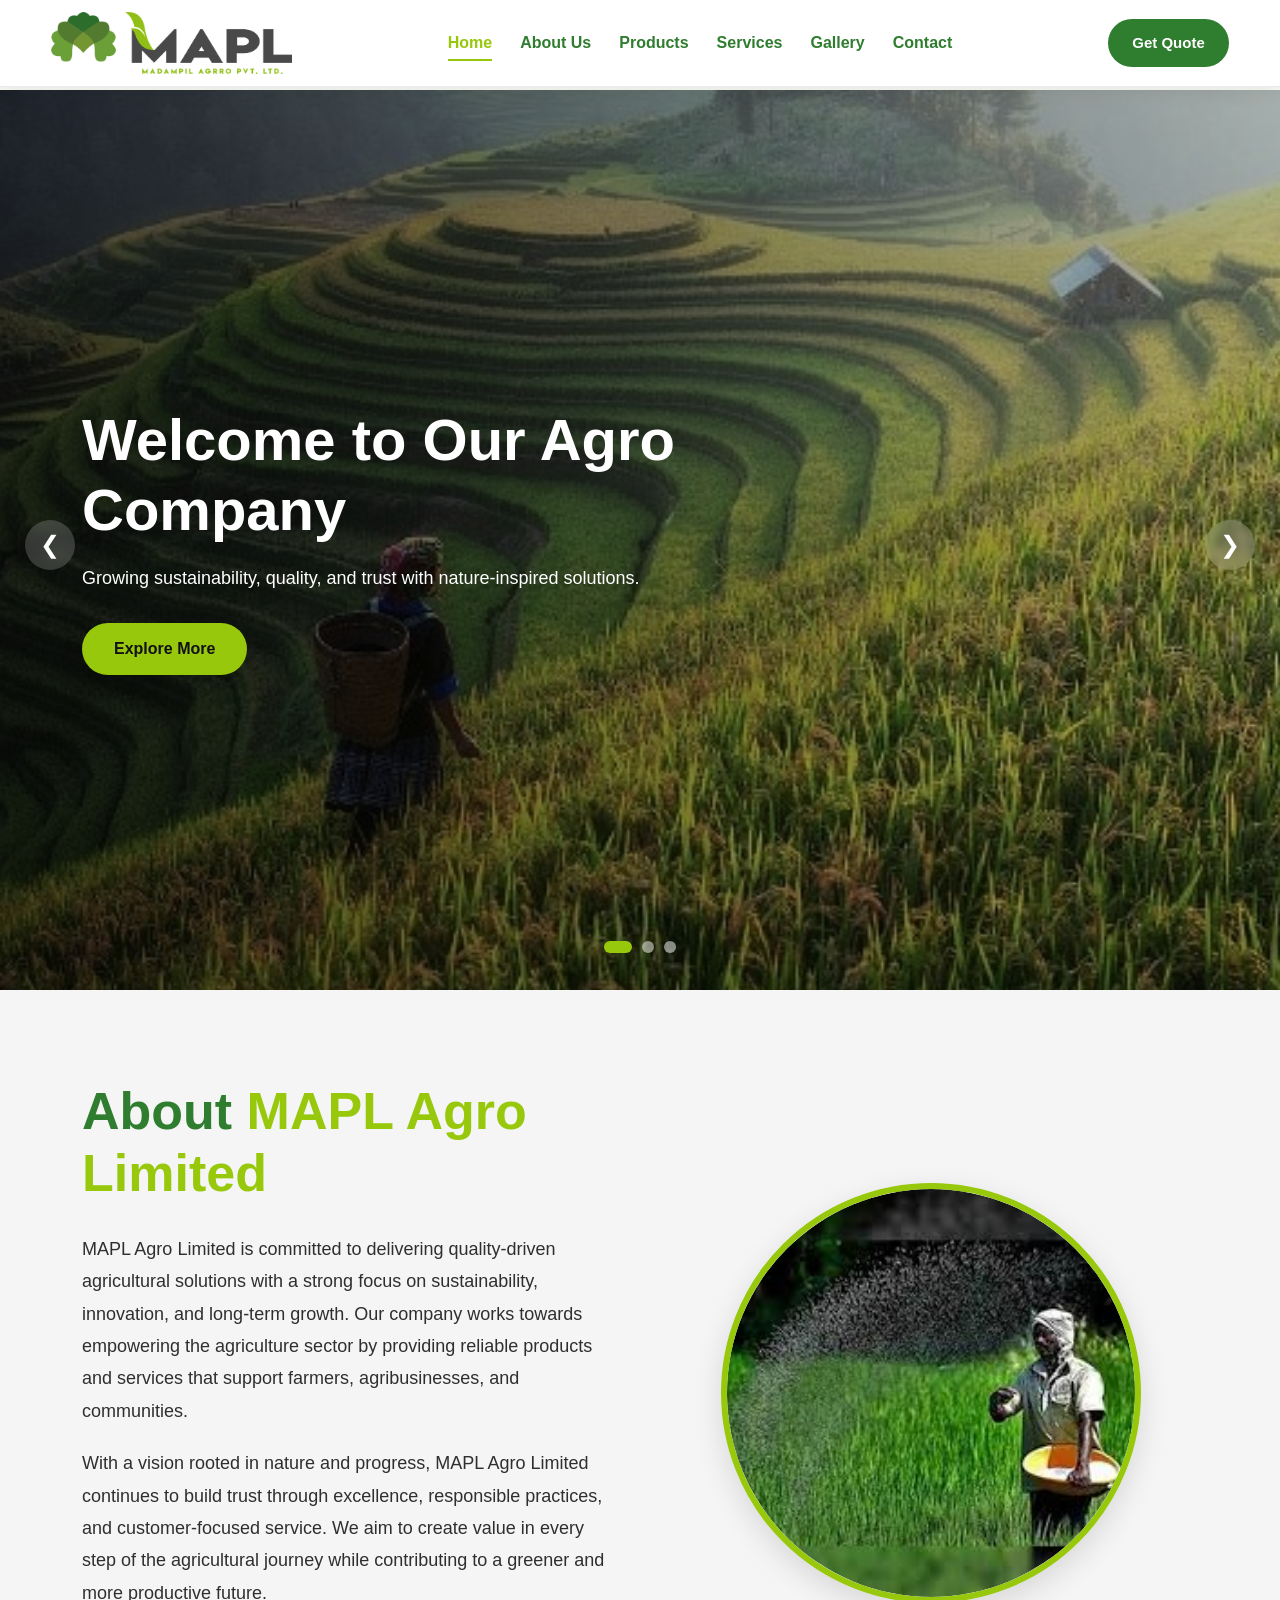
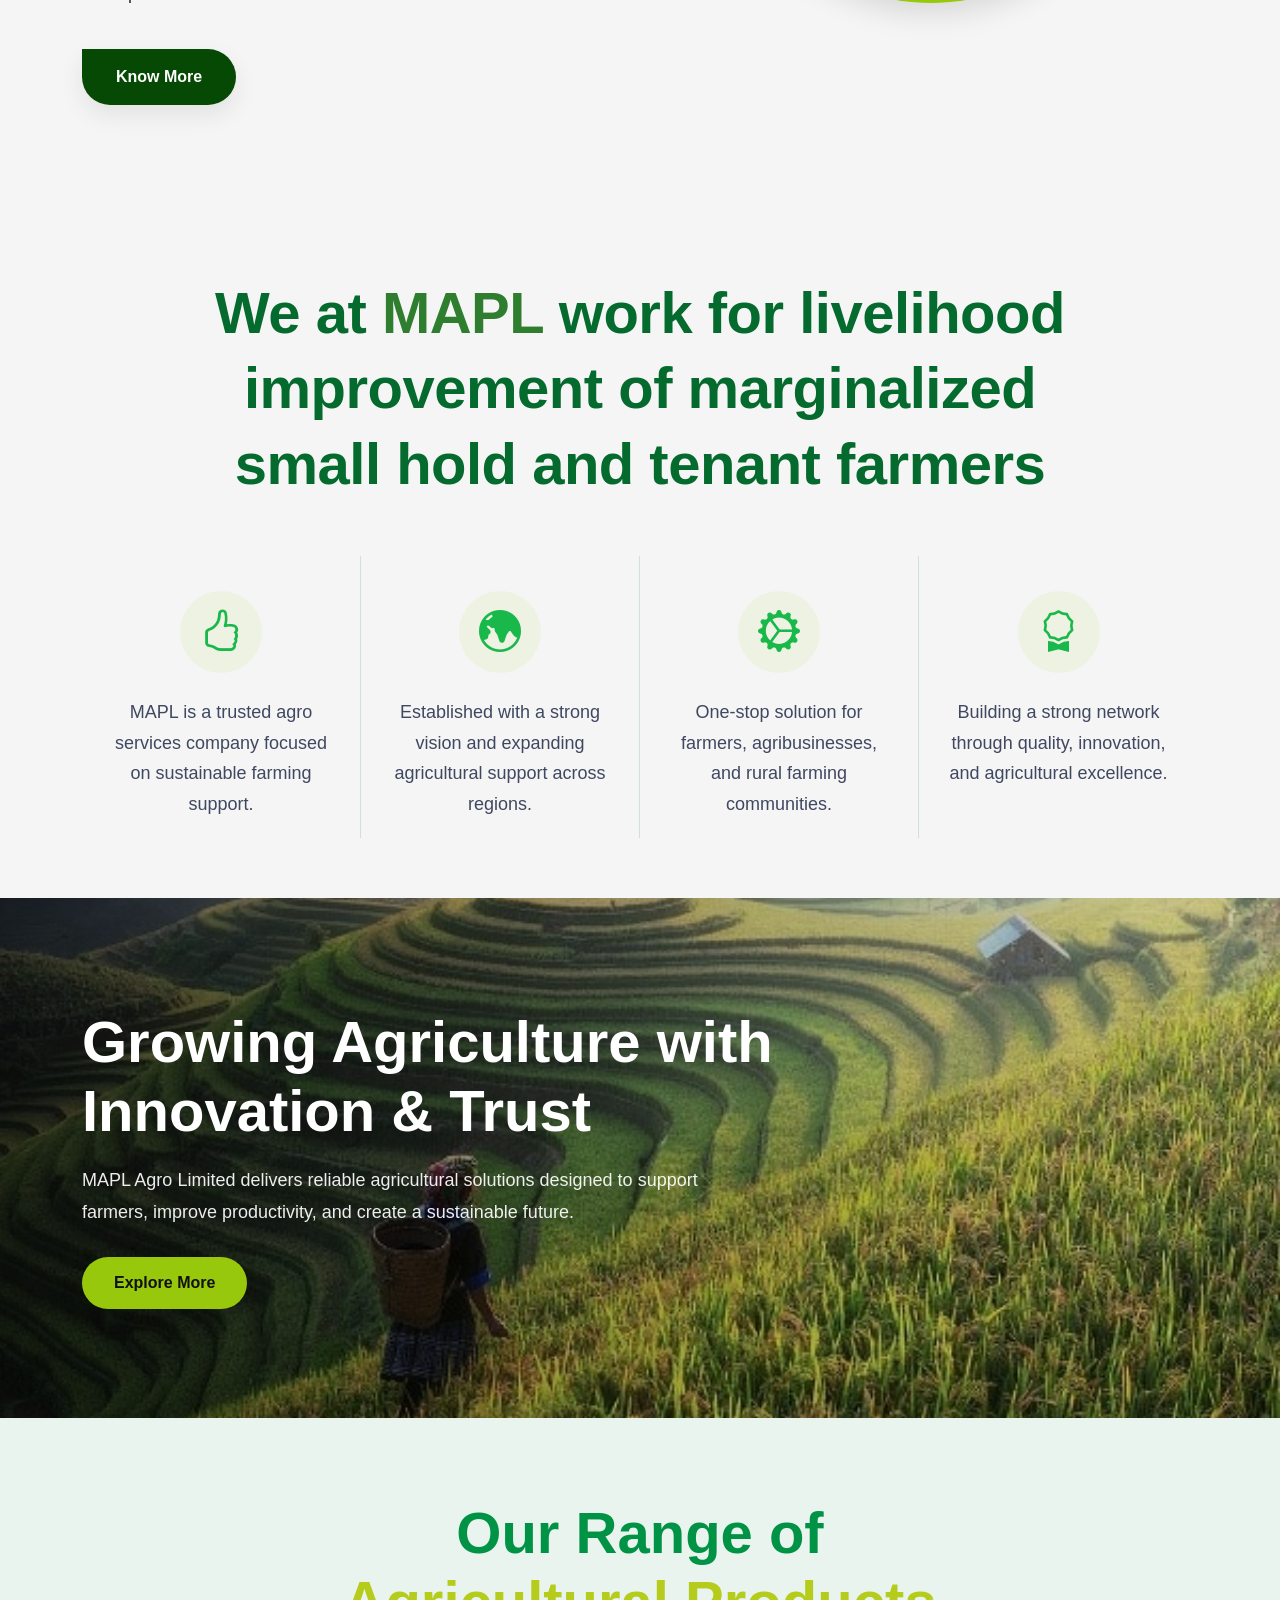
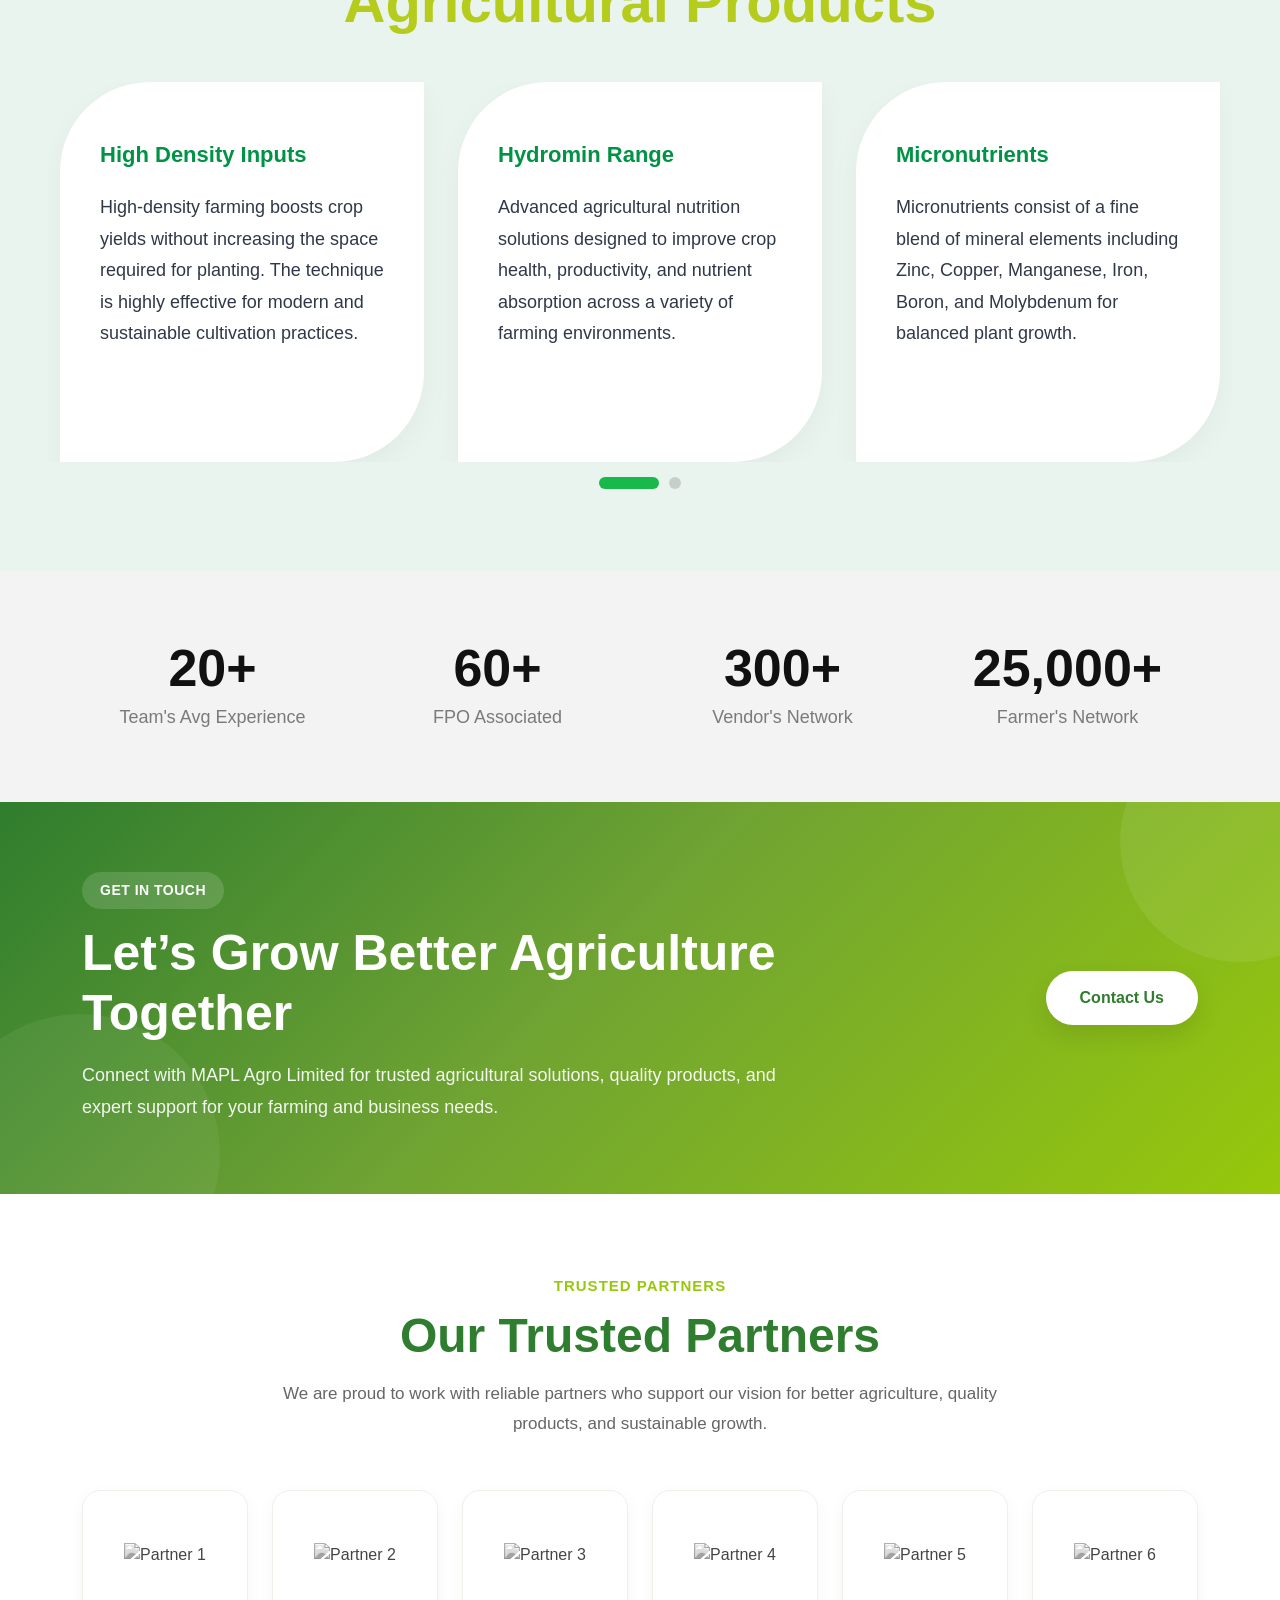
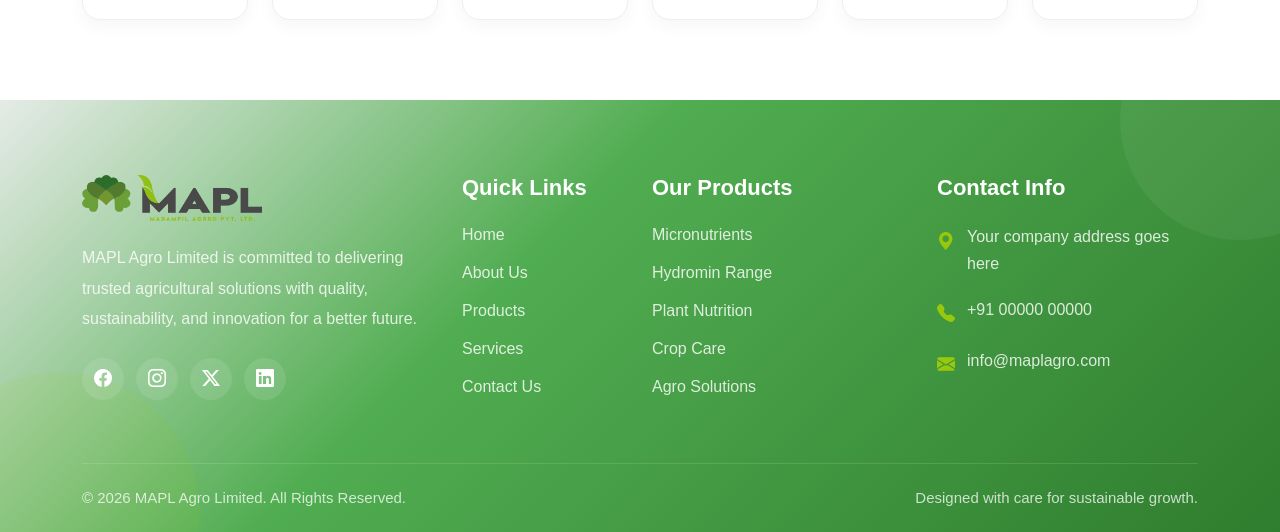
==== commit 37e9616c: "updated files" ====
--- a/index.html
+++ b/index.html
@@ -86,7 +86,7 @@
     </div>
 
     <!-- Slide 2 -->
-    <div class="hero-slide" style="background-image: url('images/agro-banner2.jpg');">
+    <div class="hero-slide" style="background-image: url('images/images.jpg');">
       <div class="hero-overlay"></div>
       <div class="container">
         <div class="hero-content">
@@ -144,14 +144,13 @@
       </div>
 
       <!-- Right Image -->
-      <div class="col-lg-6">
-        <div class="agro-about-image-wrap">
-          <div class="agro-about-circle">
-            <img src="images/about-agro.png" alt="About MAPL Agro Limited" class="agro-about-image">
-          </div>
-        </div>
-      </div>
-
+     <div class="col-lg-6">
+  <div class="agro-about-image-wrap">
+    <div class="agro-about-circle">
+      <img src="images/images.jpg" alt="About MAPL Agro Limited" class="agro-about-image">
+    </div>
+  </div>
+</div>
     </div>
   </div>
 </section>
@@ -264,7 +263,7 @@
               required for planting. The technique is highly effective for modern
               and sustainable cultivation practices.
             </p>
-            <a href="#" class="agro-product-btn">Read More</a>
+         
           </div>
         </div>
 
@@ -277,7 +276,7 @@
               health, productivity, and nutrient absorption across a variety of
               farming environments.
             </p>
-            <a href="#" class="agro-product-btn">Read More</a>
+          
           </div>
         </div>
 
@@ -289,7 +288,7 @@
               Micronutrients consist of a fine blend of mineral elements including
               Zinc, Copper, Manganese, Iron, Boron, and Molybdenum for balanced plant growth.
             </p>
-            <a href="#" class="agro-product-btn">Read More</a>
+            
           </div>
         </div>
 
@@ -301,7 +300,7 @@
               Premium plant nutrition products that help improve development,
               enhance resistance, and deliver better harvest quality for farmers.
             </p>
-            <a href="#" class="agro-product-btn">Read More</a>
+           
           </div>
         </div>
 
@@ -313,7 +312,7 @@
               Effective crop care solutions developed to support healthier growth,
               stronger roots, and improved agricultural output in all seasons.
             </p>
-            <a href="#" class="agro-product-btn">Read More</a>
+          
           </div>
         </div>
 
@@ -578,15 +577,11 @@
   $('.agro-products-slider').owlCarousel({
     loop: true,
     margin: 10,
-    nav: true,
-    dots: true,
+   
     autoplay: true,
     autoplayTimeout: 4000,
     smartSpeed: 900,
-    navText: [
-      '<span>&larr;</span>',
-      '<span>&rarr;</span>'
-    ],
+   
     responsive: {
       0: {
         items: 1
--- a/css/home.css
+++ b/css/home.css
@@ -299,45 +299,52 @@
   transform: translateY(-4px);
 }
 
+
 .agro-about-image-wrap{
   display: flex;
   justify-content: center;
   align-items: center;
-  position: relative;
 }
 
 .agro-about-circle{
-  width: 100%;
-  max-width: 560px;
-  aspect-ratio: 1 / 1;
+  width: 420px;
+  height: 420px;
   border-radius: 50%;
+  overflow: hidden;
   display: flex;
   align-items: center;
   justify-content: center;
-  position: relative;
-  transition: transform 0.4s ease;
-}
-
-.agro-about-circle:hover{
-  transform: scale(1.03);
-}
-
-.agro-about-circle::before{
-  content: "";
-  position: absolute;
-  inset: 7%;
-  border: 2px solid rgba(47, 125, 46, 0.18);
-  border-radius: 50%;
+  border: 6px solid #97C80B;
+  box-shadow: 0 10px 30px rgba(0,0,0,0.12);
 }
 
 .agro-about-image{
   width: 100%;
-  max-width: 560px;
-  height: auto;
-  object-fit: contain;
-  display: block;
-}
-
+  height: 100%;
+  object-fit: cover;
+  border-radius: 50%;
+  transition: 0.4s ease;
+}
+
+.agro-about-circle:hover .agro-about-image{
+  transform: scale(1.05);
+}
+
+
+
+@media (max-width: 991px){
+  .agro-about-circle{
+    width: 340px;
+    height: 340px;
+  }
+}
+
+@media (max-width: 575px){
+  .agro-about-circle{
+    width: 260px;
+    height: 260px;
+  }
+}
 /* Tablet */
 @media (max-width: 991px){
   .agro-about-section{
@@ -360,9 +367,7 @@
     line-height: 1.7;
   }
 
-  .agro-about-image-wrap{
-    margin-top: 20px;
-  }
+  
 
   .agro-about-circle{
     max-width: 460px;
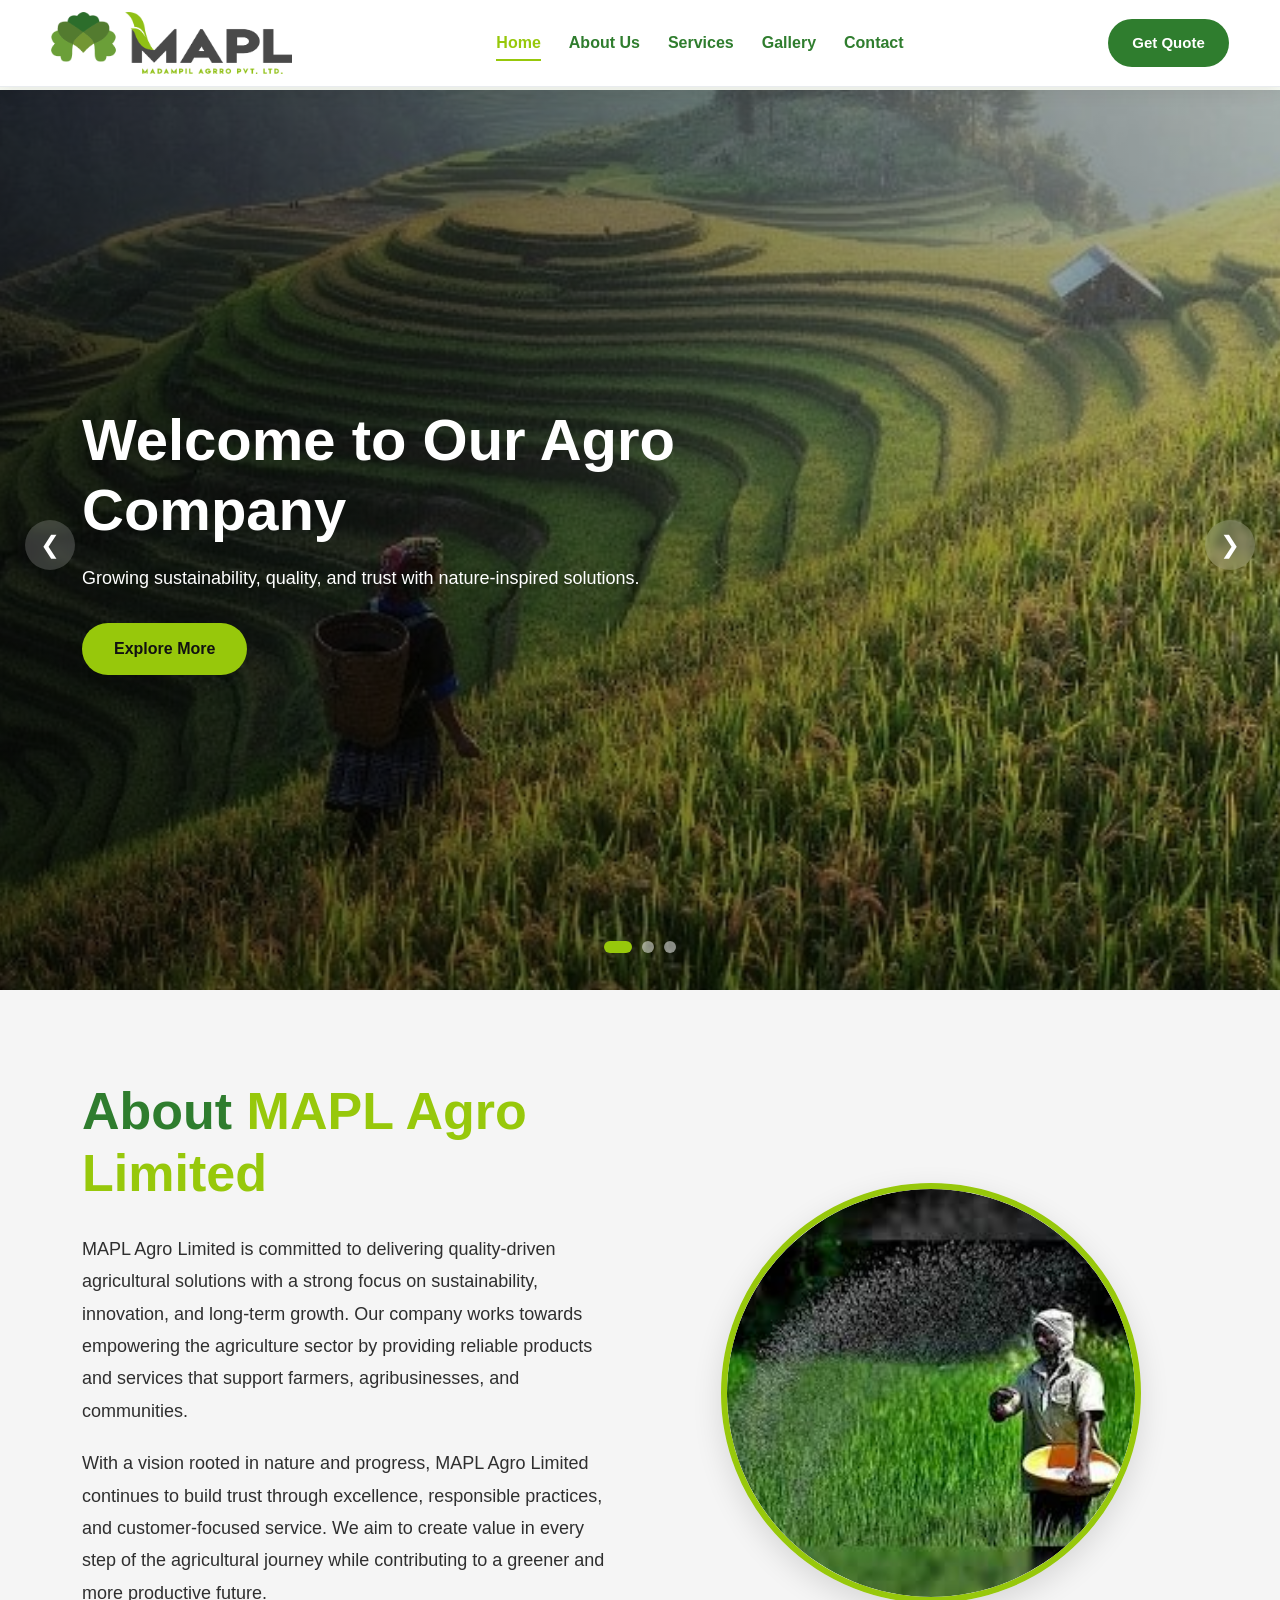
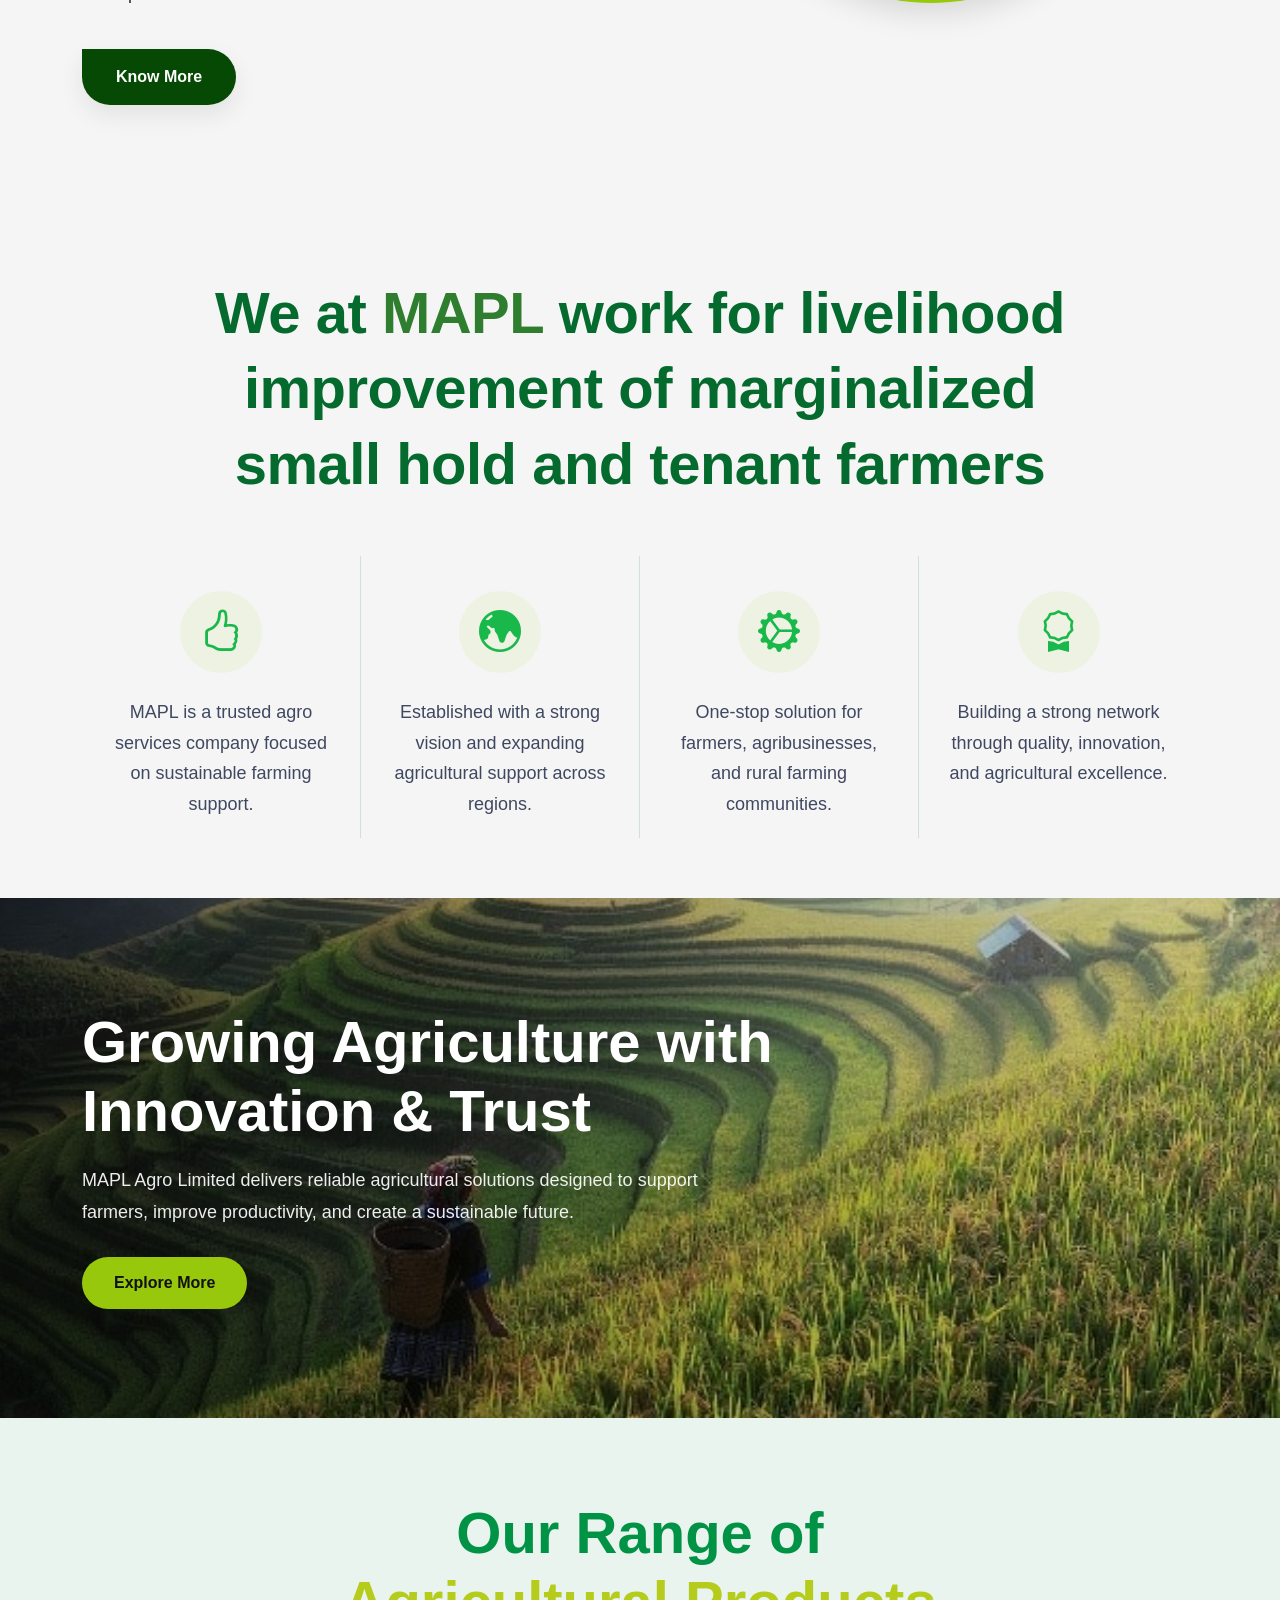
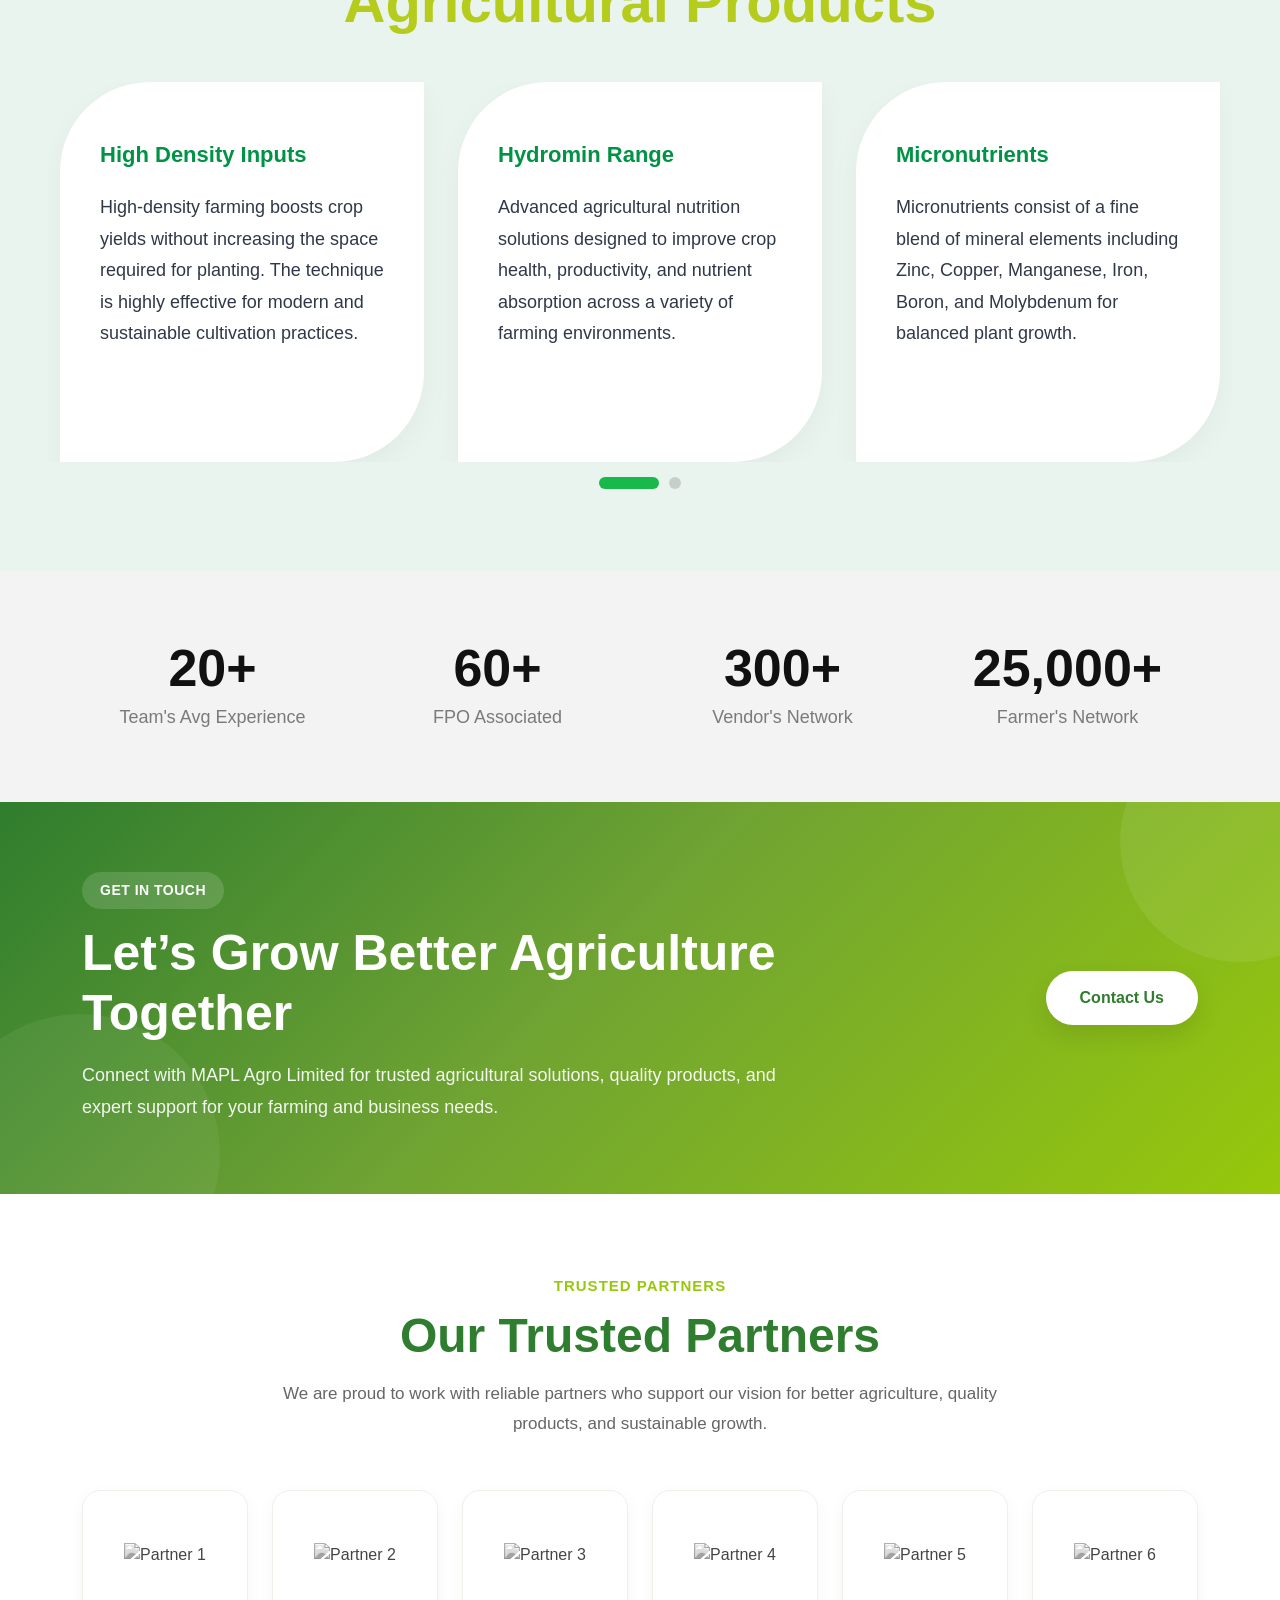
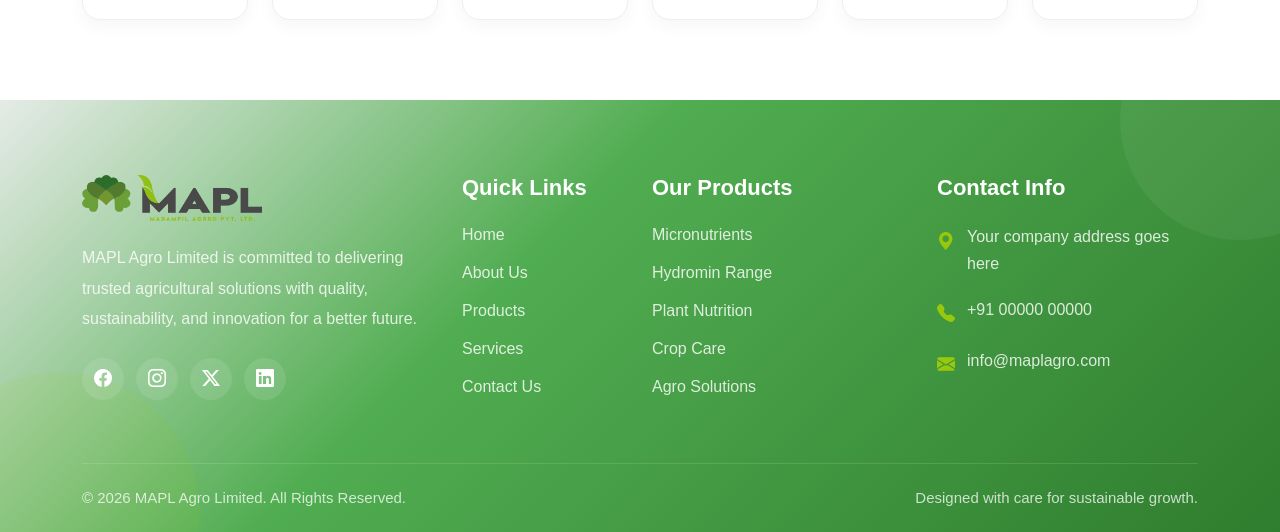
==== commit e6321b32: "updated files" ====
--- a/index.html
+++ b/index.html
@@ -51,7 +51,6 @@
       <nav class="nav-menu" id="navMenu">
         <a href="#" class="active">Home</a>
         <a href="#">About Us</a>
-        <a href="#">Products</a>
         <a href="#">Services</a>
         <a href="#">Gallery</a>
         <a href="#">Contact</a>
